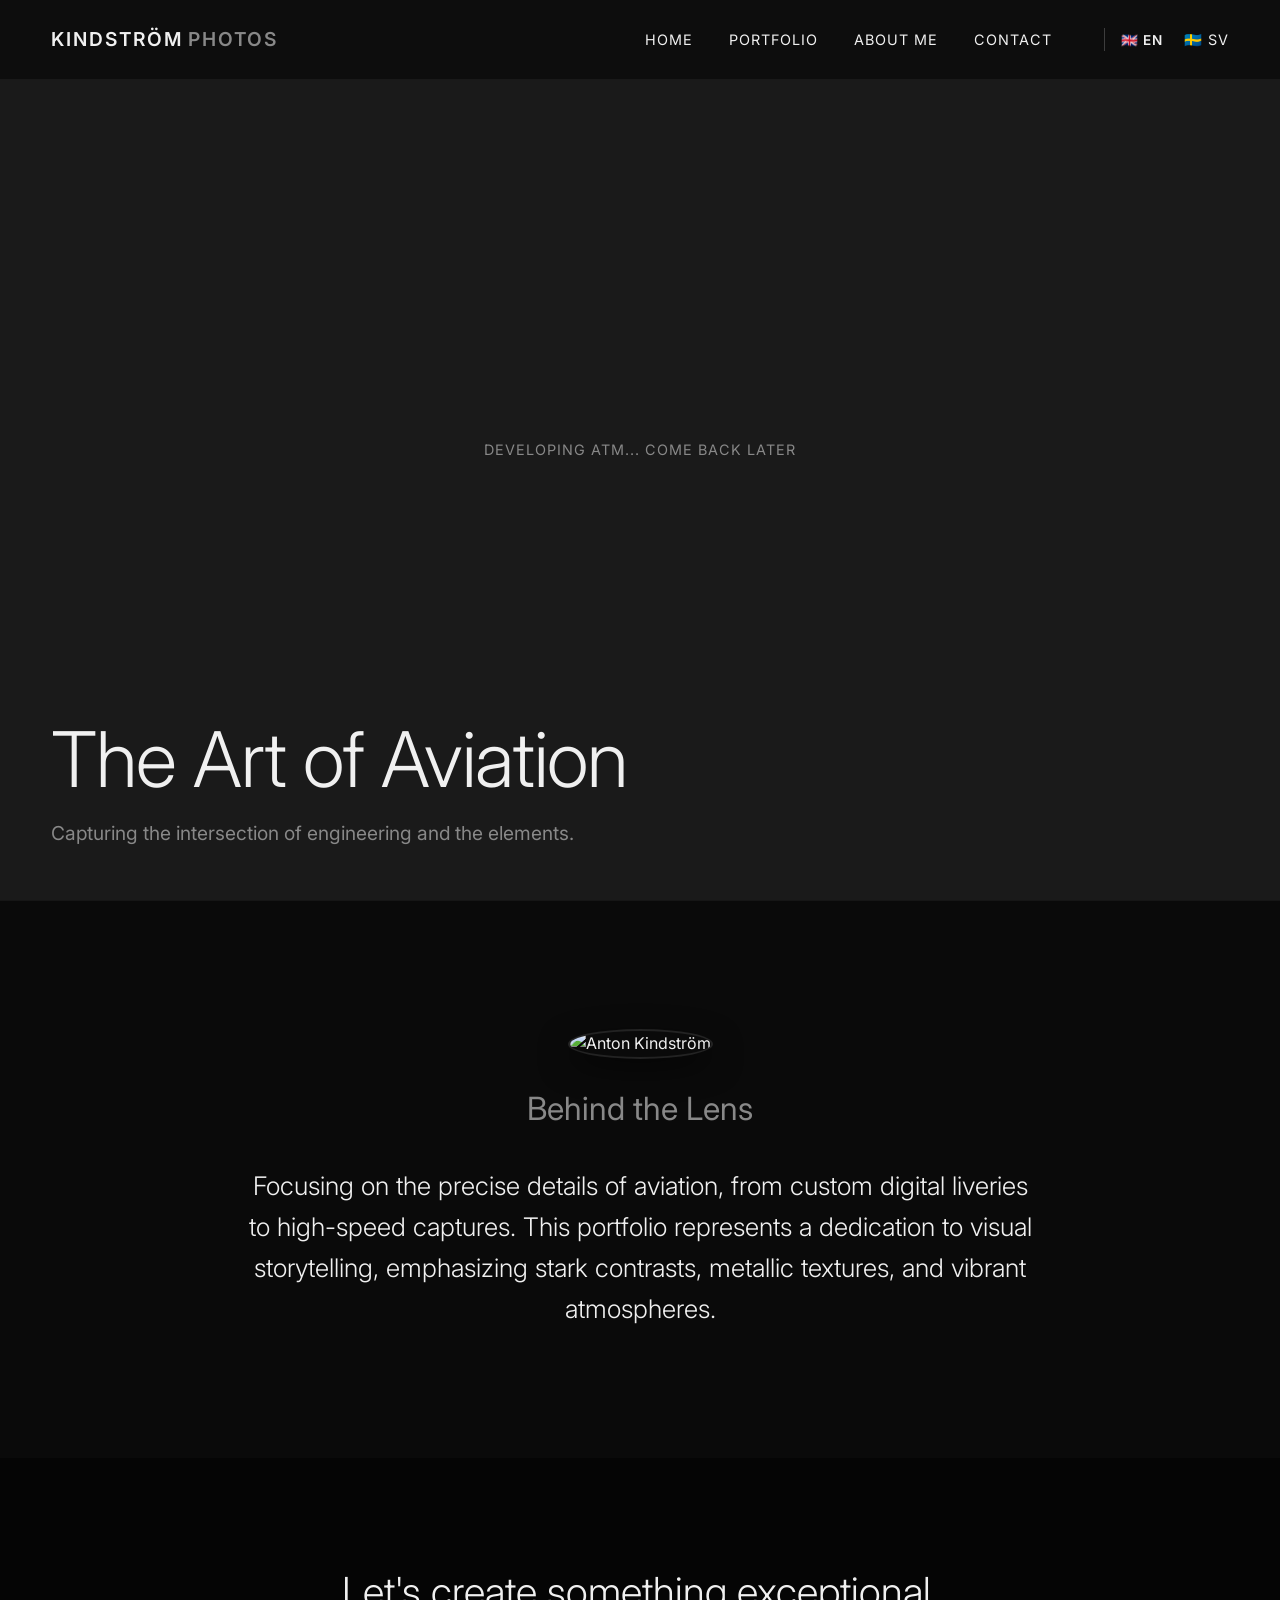
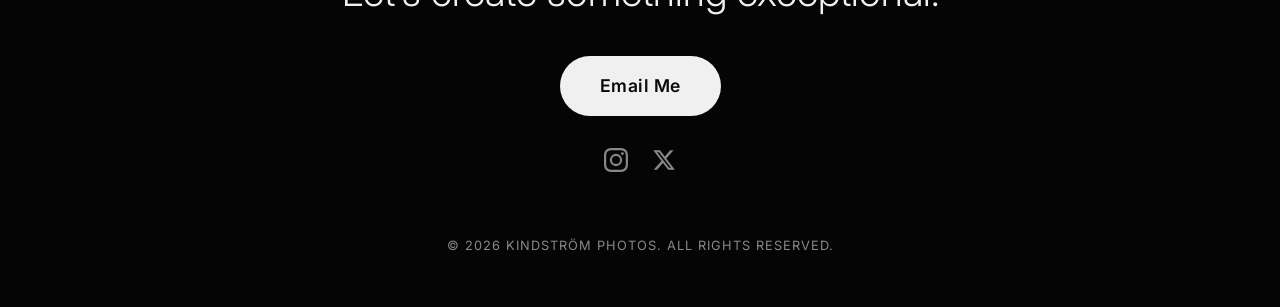
==== index.html @ 7155a483 "Update index.html" ====
<!DOCTYPE html>
<html lang="en">
<head>
    <meta charset="UTF-8">
    <meta name="viewport" content="width=device-width, initial-scale=1.0">
    <title>Kindström Photos | Graphic design & Photography</title>
    <meta name="description" content="Welcome to KindstromPhotos! Made by Anton Kindström.">
    <link rel="stylesheet" href="style.css">
    <link href="https://fonts.googleapis.com/css2?family=Inter:wght@300;400;600&display=swap" rel="stylesheet">
    <link rel="icon" type="image/png" href="/favicon.png">
</head>
<body>

    <header class="site-header">
        <div class="logo">KINDSTRÖM<span>PHOTOS</span></div>
        <nav class="site-nav">
            <a href="/">Home</a>
            <a href="/portfolio">Portfolio</a>
            <a href="/#about">About me</a>
            <a href="/#contact">Contact</a>
            
            <div class="lang-toggle">
                <span class="active-lang">🇬🇧 EN</span>
                <a href="/sv" class="lang-link" style="margin-left: 8px;">🇸🇪 SV</a>
            </div>
        </nav>
    </header>

    <main>
        <section class="hero">
            <div class="hero-image-placeholder">
                <p class="placeholder-text">Developing atm... come back later</p>
            </div>
            <div class="hero-overlay fade-in">
                <h1>The Art of Aviation</h1>
                <p>Capturing the intersection of engineering and the elements.</p>
            </div>
        </section>

        <section id="about" class="about-section fade-in">
            <div class="about-content">
                <img src="profile.jpg" alt="Anton Kindström" class="profile-pic">
                <h2>Behind the Lens</h2>
                <p>Focusing on the precise details of aviation, from custom digital liveries to high-speed captures. This portfolio represents a dedication to visual storytelling, emphasizing stark contrasts, metallic textures, and vibrant atmospheres.</p>
            </div>
        </section>
    </main>

    <footer id="contact" class="site-footer fade-in">
        <div class="footer-content">
            <h2>Let's create something exceptional.</h2>
            <a href="mailto:contact@kindstromphotos.com" class="email-link">Email Me</a>
            
            <!-- Social Media Icons -->
            <div class="social-links">
                <a href="#" target="_blank" aria-label="Instagram">
                    <svg viewBox="0 0 24 24"><path d="M12 2.163c3.204 0 3.584.012 4.85.07 3.252.148 4.771 1.691 4.919 4.919.058 1.265.069 1.645.069 4.849 0 3.205-.012 3.584-.069 4.849-.149 3.225-1.664 4.771-4.919 4.919-1.266.058-1.644.07-4.85.07-3.204 0-3.584-.012-4.849-.07-3.26-.149-4.771-1.699-4.919-4.92-.058-1.265-.07-1.644-.07-4.849 0-3.204.013-3.583.07-4.849.149-3.227 1.664-4.771 4.919-4.919 1.266-.057 1.645-.069 4.849-.069zM12 0C8.741 0 8.333.014 7.053.072 2.695.272.273 2.69.073 7.052.014 8.333 0 8.741 0 12c0 3.259.014 3.668.072 4.948.2 4.358 2.618 6.78 6.98 6.98C8.333 23.986 8.741 24 12 24c3.259 0 3.668-.014 4.948-.072 4.354-.2 6.782-2.618 6.979-6.98.059-1.28.073-1.689.073-4.948 0-3.259-.014-3.667-.072-4.947-.196-4.354-2.617-6.78-6.979-6.98C15.668.014 15.259 0 12 0zm0 5.838a6.162 6.162 0 100 12.324 6.162 6.162 0 000-12.324zM12 16a4 4 0 110-8 4 4 0 010 8zm6.406-11.845a1.44 1.44 0 100 2.881 1.44 1.44 0 000-2.881z"/></svg>
                </a>
                <a href="#" target="_blank" aria-label="Twitter">
                    <svg viewBox="0 0 24 24"><path d="M18.244 2.25h3.308l-7.227 8.26 8.502 11.24H16.17l-5.214-6.817L4.99 21.75H1.68l7.73-8.835L1.254 2.25H8.08l4.713 6.231zm-1.161 17.52h1.833L7.084 4.126H5.117z"/></svg>
                </a>
            </div>
            
            <p class="copyright">&copy; 2026 Kindström Photos. All rights reserved.</p>
        </div>
    </footer>

<script src="script.js"></script>
</body>
</html>
---- style.css ----
/* --- CSS Variables & Reset --- */
:root {
    --bg-dark: #0a0a0a;
    --text-primary: #f0f0f0;
    --text-muted: #888888;
    --accent: #ffffff;
    --font-main: 'Inter', system-ui, -apple-system, sans-serif;
    --grid-gap: 24px;
}

* {
    margin: 0;
    padding: 0;
    box-sizing: border-box;
}

html {
    scroll-behavior: smooth;
}

body {
    background-color: var(--bg-dark);
    color: var(--text-primary);
    font-family: var(--font-main);
    line-height: 1.6;
    -webkit-font-smoothing: antialiased;
}

/* --- Sticky Header --- */
.site-header {
    position: fixed;
    top: 0;
    width: 100%;
    padding: 1.5rem 4vw;
    display: flex;
    justify-content: space-between;
    align-items: center;
    background: rgba(10, 10, 10, 0.8);
    backdrop-filter: blur(12px);
    z-index: 1000;
    border-bottom: 1px solid rgba(255, 255, 255, 0.05);
}

.logo {
    font-weight: 600;
    font-size: 1.2rem;
    letter-spacing: 2px;
    text-transform: uppercase;
}

.logo span {
    color: var(--text-muted);
    margin-left: 5px;
}

.site-nav a {
    color: var(--text-primary);
    text-decoration: none;
    margin-left: 2rem;
    font-size: 0.9rem;
    text-transform: uppercase;
    letter-spacing: 1px;
    transition: color 0.3s ease;
}

.site-nav a:hover {
    color: var(--text-muted);
}

/* --- Flagship Hero Section --- */
.hero {
    position: relative;
    width: 100%;
    height: 100vh; /* Full viewport height */
    display: flex;
    align-items: flex-end;
    padding: 4vw;
}

.hero-image-placeholder {
    position: absolute;
    top: 0;
    left: 0;
    width: 100%;
    height: 100%;
    background-color: #1a1a1a; /* Placeholder dark gray */
    display: flex;
    justify-content: center;
    align-items: center;
    z-index: -1;
}

.hero-overlay h1 {
    font-size: clamp(3rem, 6vw, 6rem);
    font-weight: 300;
    line-height: 1.1;
    letter-spacing: -1px;
}

.hero-overlay p {
    font-size: 1.2rem;
    color: var(--text-muted);
    max-width: 600px;
    margin-top: 1rem;
}

/* --- Asymmetric 12-Column Gallery --- */
.gallery-container {
    padding: 8vw 4vw;
}

.gallery-grid {
    display: grid;
    grid-template-columns: repeat(12, 1fr);
    gap: var(--grid-gap);
}

.gallery-item {
    background-color: #151515; /* Placeholder for actual images */
    display: flex;
    justify-content: center;
    align-items: center;
    border-radius: 4px; /* Optional: remove for sharp edges */
    overflow: hidden;
    transition: transform 0.4s ease;
}

.gallery-item:hover {
    transform: scale(0.99);
}

.placeholder-text {
    color: var(--text-muted);
    font-size: 0.9rem;
    letter-spacing: 1px;
    text-transform: uppercase;
}

/* Grid Spans & Aspect Ratios */
.span-8 { grid-column: span 8; }
.span-4 { grid-column: span 4; }
.span-12 { grid-column: span 12; }

.landscape { aspect-ratio: 16 / 9; }
.portrait { aspect-ratio: 4 / 5; }
.cinematic { aspect-ratio: 21 / 9; }

/* --- Minimalist About Section --- */
.about-section {
    padding: 10vw 4vw;
    display: flex;
    justify-content: center;
    text-align: center;
    border-top: 1px solid rgba(255, 255, 255, 0.05);
}

.about-content {
    max-width: 800px;
}

.about-content h2 {
    font-size: 2rem;
    font-weight: 400;
    margin-bottom: 2rem;
    color: var(--text-muted);
}

.about-content p {
    font-size: clamp(1.2rem, 2vw, 1.8rem);
    font-weight: 300;
    color: var(--text-primary);
}

/* --- CTA Footer --- */
.site-footer {
    padding: 8vw 4vw 4vw;
    text-align: center;
    background-color: #050505;
}

.site-footer h2 {
    font-size: 2.5rem;
    font-weight: 300;
    margin-bottom: 2rem;
}

.email-link {
    display: inline-block;
    font-size: clamp(1.5rem, 3vw, 3rem);
    color: var(--text-primary);
    text-decoration: none;
    border-bottom: 2px solid var(--accent);
    padding-bottom: 5px;
    margin-bottom: 4rem;
    transition: opacity 0.3s ease;
}

.email-link:hover {
    opacity: 0.7;
}

.copyright {
    color: var(--text-muted);
    font-size: 0.8rem;
    text-transform: uppercase;
    letter-spacing: 1px;
}

/* --- Responsive Mobile Adjustments --- */
@media (max-width: 768px) {
    .site-header {
        flex-direction: column;
        gap: 1rem;
    }
    
    .site-nav a {
        margin: 0 1rem;
    }

    /* Stack grid on small screens */
    .span-8, .span-4 {
        grid-column: span 12;
    }
    
    .portrait {
        aspect-ratio: 4 / 5; 
    }
    
}

/* --- Language Toggle --- */
.lang-toggle {
    display: inline-block;
    margin-left: 3rem;
    padding-left: 1rem;
    border-left: 1px solid rgba(255, 255, 255, 0.2);
    font-size: 0.85rem;
    letter-spacing: 1px;
}

.active-lang {
    color: var(--text-primary);
    font-weight: 600;
    margin-right: 8px;
}

.lang-link {
    color: var(--text-muted);
    text-decoration: none;
    transition: color 0.3s ease;
}

.lang-link:hover {
    color: var(--text-primary);
}

/* --- Image Fitting --- */
.hero-image-placeholder img, 
.gallery-item img {
    width: 100%;
    height: 100%;
    object-fit: cover; 
    display: block;
}

/* --- JS Fade-In Animation --- */
.fade-in {
    opacity: 0;
    transform: translateY(40px);
    transition: opacity 0.8s cubic-bezier(0.16, 1, 0.3, 1), transform 0.8s cubic-bezier(0.16, 1, 0.3, 1);
}

.fade-in.visible {
    opacity: 1;
    transform: translateY(0);
}

/* --- Round Profile Picture --- */
.profile-pic {
    width: 140px;
    height: 140px;
    border-radius: 50%;
    object-fit: cover;
    margin-bottom: 1.5rem;
    border: 2px solid rgba(255, 255, 255, 0.1);
    box-shadow: 0 10px 30px rgba(0, 0, 0, 0.5);
}

/* --- Upgraded Email Button --- */
.email-link {
    display: inline-block;
    font-size: 1.1rem;
    color: var(--bg-dark);
    background-color: var(--text-primary);
    text-decoration: none;
    padding: 1rem 2.5rem;
    border-radius: 50px;
    font-weight: 600;
    margin-bottom: 2rem;
    letter-spacing: 0.5px;
    transition: transform 0.3s ease, background-color 0.3s ease, box-shadow 0.3s ease;
    border-bottom: none; /* Removes the old underline */
}

.email-link:hover {
    transform: translateY(-4px);
    background-color: #ffffff;
    box-shadow: 0 10px 20px rgba(255, 255, 255, 0.1);
    opacity: 1;
}

/* --- Social Icons --- */
.social-links {
    display: flex;
    justify-content: center;
    gap: 1.5rem;
    margin-bottom: 3.5rem;
}

.social-links svg {
    width: 24px;
    height: 24px;
    fill: var(--text-muted);
    transition: fill 0.3s ease, transform 0.3s ease;
}

.social-links a:hover svg {
    fill: var(--text-primary);
    transform: scale(1.15);
}
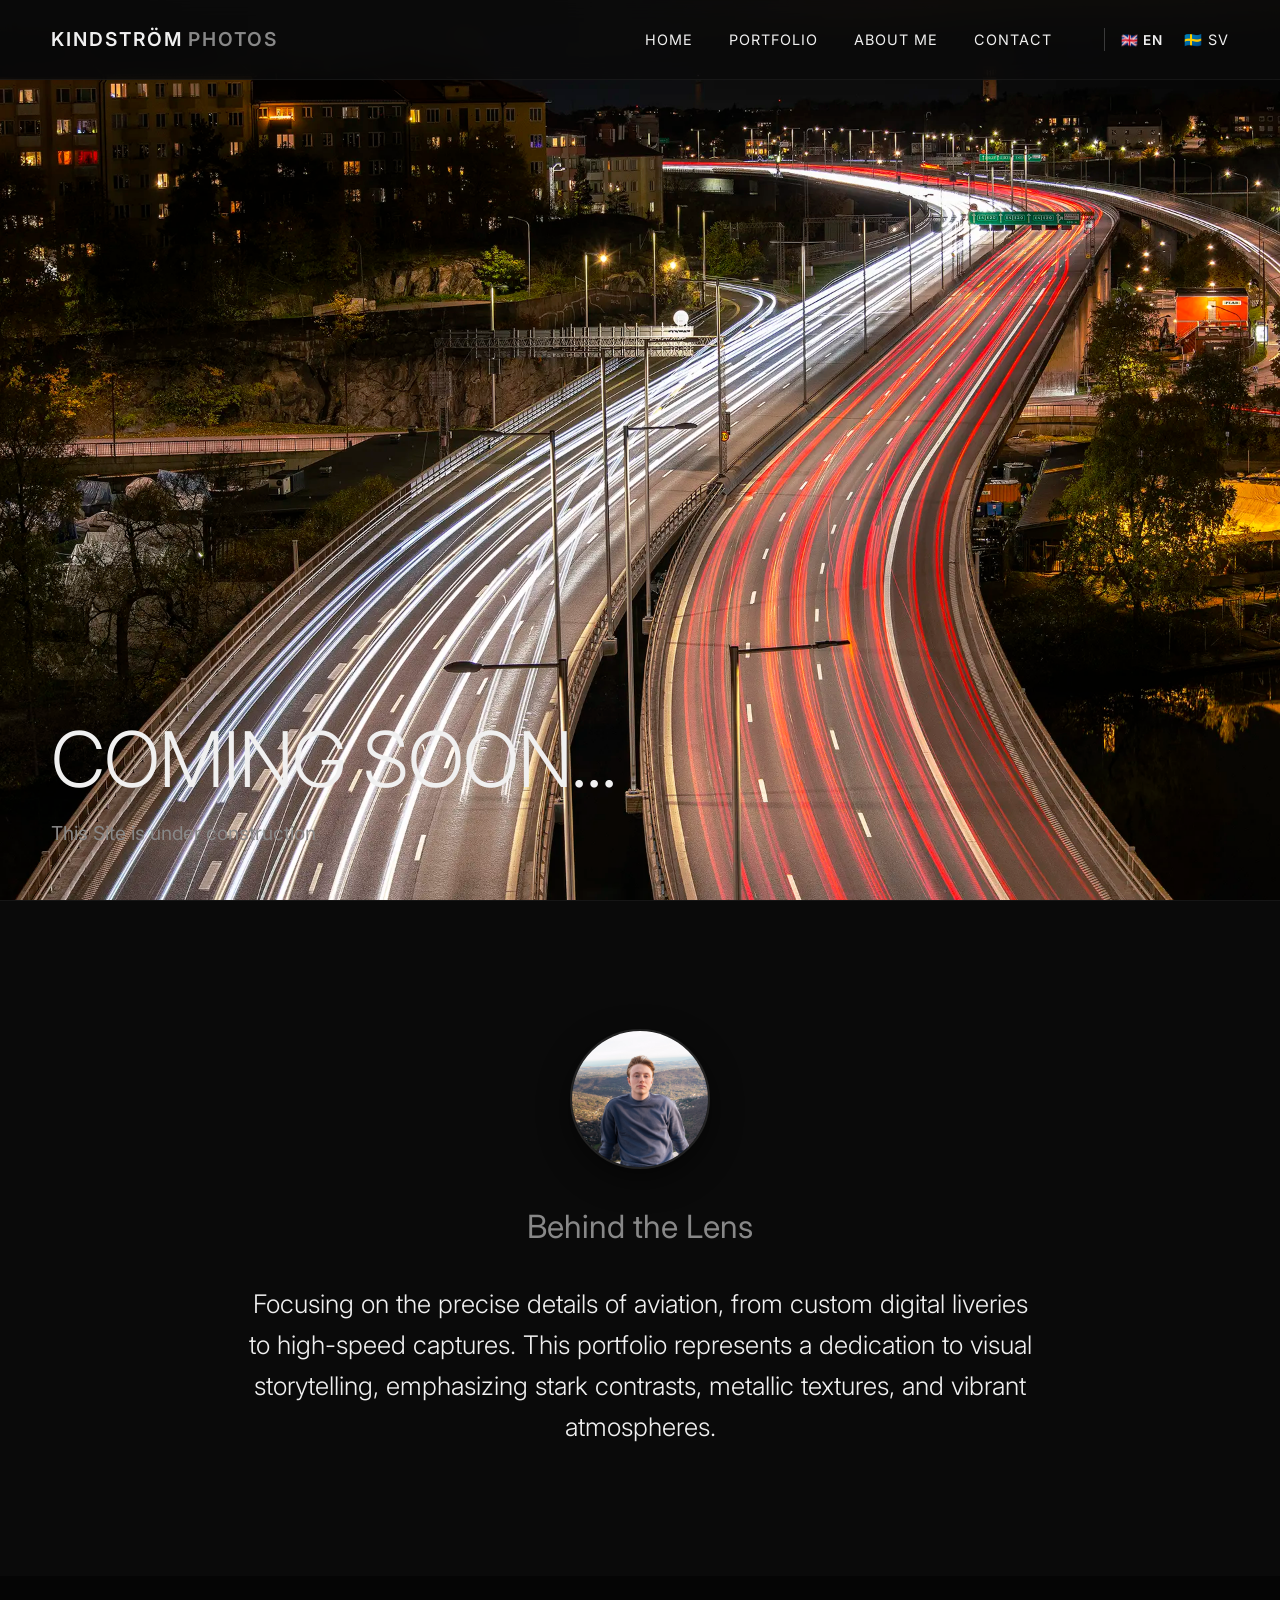
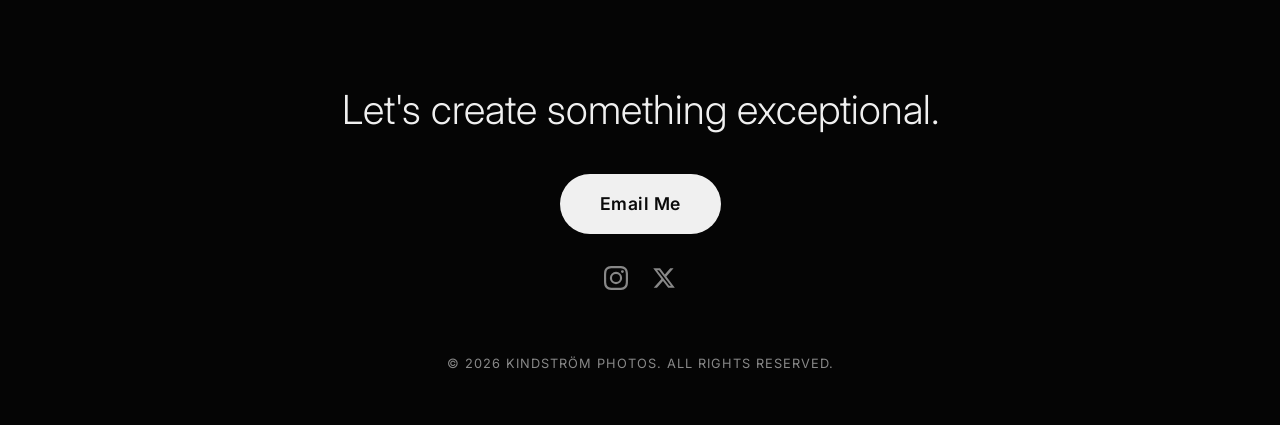
==== commit 33c16f87: "Update index.html" ====
--- a/index.html
+++ b/index.html
@@ -29,11 +29,11 @@
     <main>
         <section class="hero">
             <div class="hero-image-placeholder">
-                <p class="placeholder-text">Developing atm... come back later</p>
+                <img src="essignen.webp" alt="Essingeleden Hero Shot">
             </div>
             <div class="hero-overlay fade-in">
-                <h1>The Art of Aviation</h1>
-                <p>Capturing the intersection of engineering and the elements.</p>
+                <h1>COMING SOON...</h1>
+                <p>This Site is under construction</p>
             </div>
         </section>
 
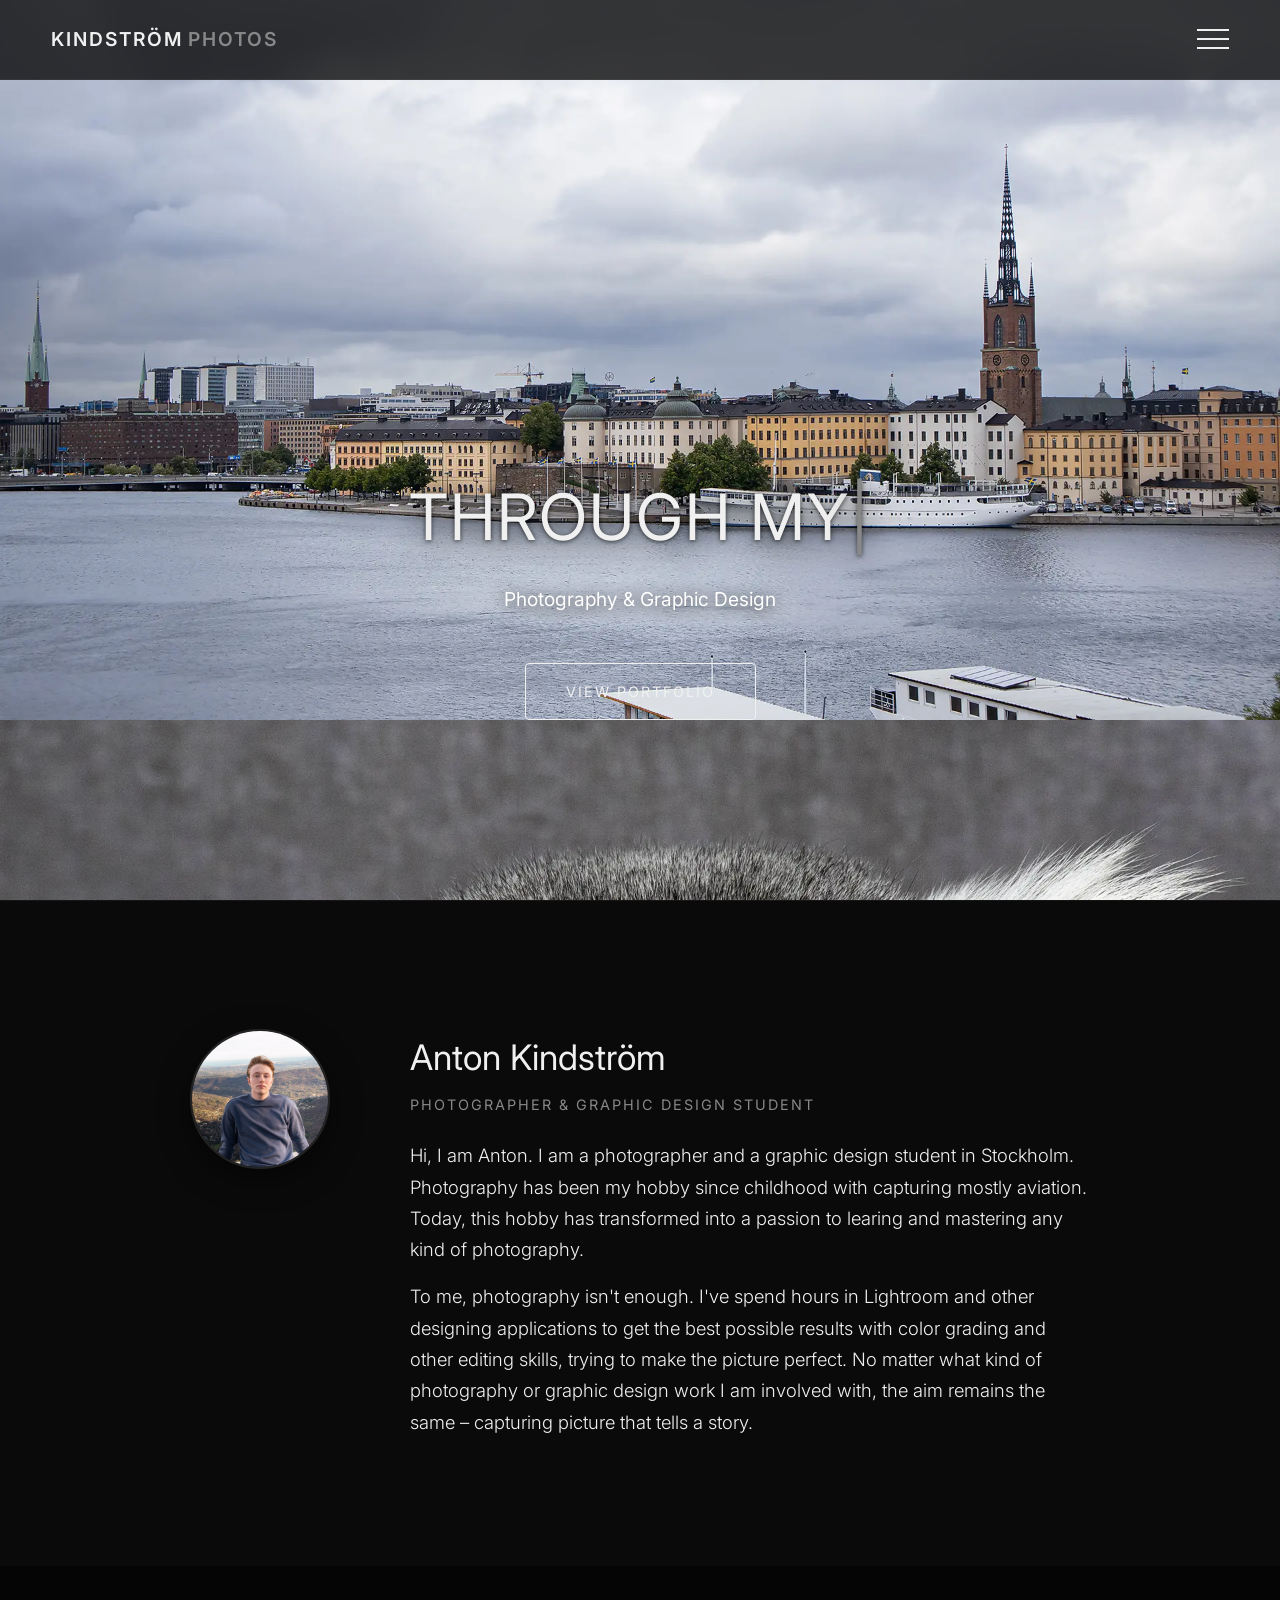
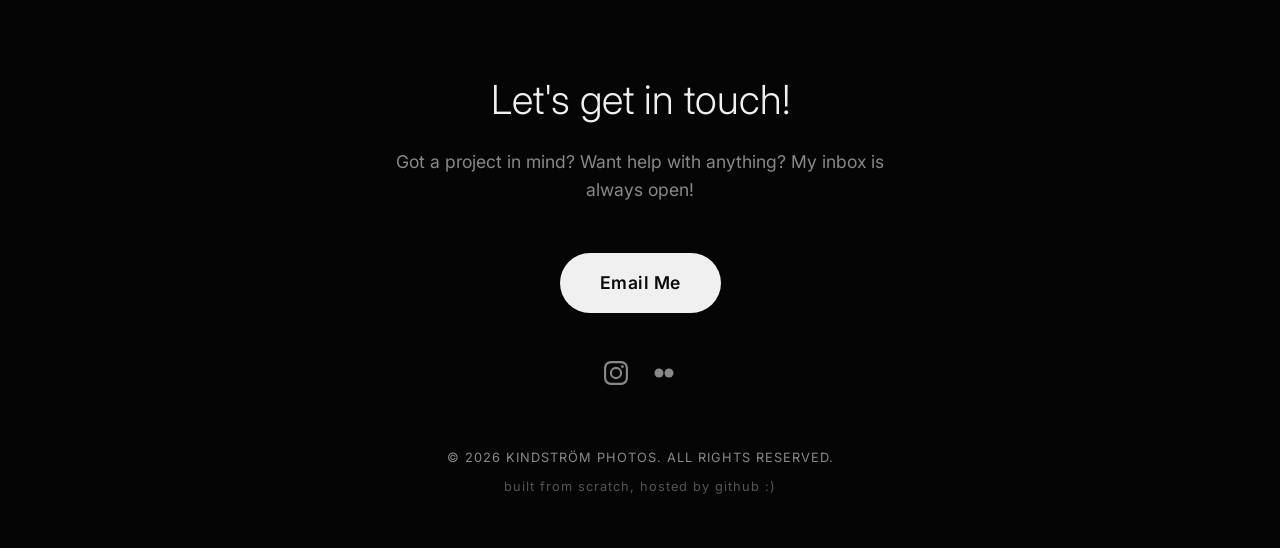
==== commit 1d18e319: "Added changes from VS Code" ====
--- a/index.html
+++ b/index.html
@@ -3,7 +3,7 @@
 <head>
     <meta charset="UTF-8">
     <meta name="viewport" content="width=device-width, initial-scale=1.0">
-    <title>Kindström Photos | Graphic design & Photography</title>
+    <title>KindströmPhotos | Graphic design & Photography</title>
     <meta name="description" content="Welcome to KindstromPhotos! Made by Anton Kindström.">
     <link rel="stylesheet" href="style.css">
     <link href="https://fonts.googleapis.com/css2?family=Inter:wght@300;400;600&display=swap" rel="stylesheet">
@@ -12,8 +12,15 @@
 <body>
 
     <header class="site-header">
-        <div class="logo">KINDSTRÖM<span>PHOTOS</span></div>
-        <nav class="site-nav">
+        <a href="/" class="logo">KINDSTRÖM<span>PHOTOS</span></a>
+        
+        <button class="hamburger" aria-label="Toggle menu">
+            <span></span>
+            <span></span>
+            <span></span>
+        </button>
+
+        <nav class="nav-menu">
             <a href="/">Home</a>
             <a href="/portfolio">Portfolio</a>
             <a href="/#about">About me</a>
@@ -21,50 +28,69 @@
             
             <div class="lang-toggle">
                 <span class="active-lang">🇬🇧 EN</span>
-                <a href="/sv" class="lang-link" style="margin-left: 8px;">🇸🇪 SV</a>
+                <a href="/sv" class="lang-link">🇸🇪 SV</a>
             </div>
         </nav>
     </header>
 
     <main>
         <section class="hero">
-            <div class="hero-image-placeholder">
-                <img src="essignen.webp" alt="Essingeleden Hero Shot">
+            <div class="hero-slider">
+                <div class="slide-track">
+                    <img src="scroll-1.webp" alt="Photography feature 1">
+                    <img src="scroll-2.webp" alt="Photography feature 2">
+                    <img src="scroll-3.webp" alt="Photography feature 3">
+                    <img src="scroll-4.webp" alt="Photography feature 4">
+                    <img src="scroll-1.webp" alt="Photography feature 1 Duplicate">
+                </div>
+                <div class="slider-overlay"></div>
             </div>
+            
             <div class="hero-overlay fade-in">
-                <h1>COMING SOON...</h1>
-                <p>This Site is under construction</p>
+                <h1><span id="typewriter-text"></span><span class="cursor">|</span></h1>
+                <p>Photography & Graphic Design</p>
+                <a href="/portfolio" class="hero-btn">View Portfolio</a>
             </div>
         </section>
 
         <section id="about" class="about-section fade-in">
-            <div class="about-content">
+            <div class="about-grid">
                 <img src="profile.jpg" alt="Anton Kindström" class="profile-pic">
-                <h2>Behind the Lens</h2>
-                <p>Focusing on the precise details of aviation, from custom digital liveries to high-speed captures. This portfolio represents a dedication to visual storytelling, emphasizing stark contrasts, metallic textures, and vibrant atmospheres.</p>
+                <div class="about-text-content">
+                    <h2>Anton Kindström</h2>
+                    <h3 class="about-subtitle">Photographer & Graphic Design Student</h3>
+                    <p>Hi, I am Anton. I am a photographer and a graphic design student in Stockholm. Photography has been my hobby since childhood with capturing mostly aviation. Today, this hobby has transformed into a passion to learing and mastering any kind of photography.</p>
+                    <p style="margin-top: 1rem;">To me, photography isn't enough. I've spend hours in Lightroom and other designing applications to get the best possible results with color grading and other editing skills, trying to make the picture perfect. No matter what kind of photography or graphic design work I am involved with, the aim remains the same – capturing picture that tells a story.</p>
+                </div>
+                </div>
             </div>
         </section>
     </main>
 
     <footer id="contact" class="site-footer fade-in">
         <div class="footer-content">
-            <h2>Let's create something exceptional.</h2>
+            <h2>Let's get in touch!</h2>
+            <p class="contact-subtext">Got a project in mind? Want help with anything? My inbox is always open!</p>
+            
             <a href="mailto:contact@kindstromphotos.com" class="email-link">Email Me</a>
             
-            <!-- Social Media Icons -->
             <div class="social-links">
-                <a href="#" target="_blank" aria-label="Instagram">
+                <a href="https://www.instagram.com/kindstromphotos/" target="_blank" aria-label="Instagram">
                     <svg viewBox="0 0 24 24"><path d="M12 2.163c3.204 0 3.584.012 4.85.07 3.252.148 4.771 1.691 4.919 4.919.058 1.265.069 1.645.069 4.849 0 3.205-.012 3.584-.069 4.849-.149 3.225-1.664 4.771-4.919 4.919-1.266.058-1.644.07-4.85.07-3.204 0-3.584-.012-4.849-.07-3.26-.149-4.771-1.699-4.919-4.92-.058-1.265-.07-1.644-.07-4.849 0-3.204.013-3.583.07-4.849.149-3.227 1.664-4.771 4.919-4.919 1.266-.057 1.645-.069 4.849-.069zM12 0C8.741 0 8.333.014 7.053.072 2.695.272.273 2.69.073 7.052.014 8.333 0 8.741 0 12c0 3.259.014 3.668.072 4.948.2 4.358 2.618 6.78 6.98 6.98C8.333 23.986 8.741 24 12 24c3.259 0 3.668-.014 4.948-.072 4.354-.2 6.782-2.618 6.979-6.98.059-1.28.073-1.689.073-4.948 0-3.259-.014-3.667-.072-4.947-.196-4.354-2.617-6.78-6.979-6.98C15.668.014 15.259 0 12 0zm0 5.838a6.162 6.162 0 100 12.324 6.162 6.162 0 000-12.324zM12 16a4 4 0 110-8 4 4 0 010 8zm6.406-11.845a1.44 1.44 0 100 2.881 1.44 1.44 0 000-2.881z"/></svg>
                 </a>
-                <a href="#" target="_blank" aria-label="Twitter">
-                    <svg viewBox="0 0 24 24"><path d="M18.244 2.25h3.308l-7.227 8.26 8.502 11.24H16.17l-5.214-6.817L4.99 21.75H1.68l7.73-8.835L1.254 2.25H8.08l4.713 6.231zm-1.161 17.52h1.833L7.084 4.126H5.117z"/></svg>
+                <a href="https://www.flickr.com/" target="_blank" aria-label="Flickr">
+                    <svg viewBox="0 0 24 24">
+                        <circle cx="7" cy="12" r="4.5" />
+                        <circle cx="17" cy="12" r="4.5" />
+                    </svg>
                 </a>
             </div>
             
             <p class="copyright">&copy; 2026 Kindström Photos. All rights reserved.</p>
+            <p class="copyright" style="margin-top: 0.5rem; opacity: 0.6; text-transform: lowercase;">built from scratch, hosted by github :)</p>
         </div>
     </footer>
 
 <script src="script.js"></script>
 </body>
-</html>
+</html>
--- a/style.css
+++ b/style.css
@@ -30,6 +30,7 @@
 .site-header {
     position: fixed;
     top: 0;
+    left: 0;
     width: 100%;
     padding: 1.5rem 4vw;
     display: flex;
@@ -41,67 +42,285 @@
     border-bottom: 1px solid rgba(255, 255, 255, 0.05);
 }
 
+/* --- Clickable Logo --- */
 .logo {
     font-weight: 600;
     font-size: 1.2rem;
     letter-spacing: 2px;
     text-transform: uppercase;
+    text-decoration: none;
+    color: var(--text-primary);
+    z-index: 2001; 
+    position: relative;
 }
 
 .logo span {
     color: var(--text-muted);
     margin-left: 5px;
-}
-
-.site-nav a {
-    color: var(--text-primary);
-    text-decoration: none;
-    margin-left: 2rem;
-    font-size: 0.9rem;
-    text-transform: uppercase;
-    letter-spacing: 1px;
     transition: color 0.3s ease;
 }
 
-.site-nav a:hover {
-    color: var(--text-muted);
-}
-
-/* --- Flagship Hero Section --- */
-.hero {
+.logo:hover span {
+    color: var(--text-primary);
+}
+
+/* --- Animated Hamburger Button --- */
+.hamburger {
+    display: flex;
+    flex-direction: column;
+    justify-content: space-between;
+    width: 32px;
+    height: 20px;
+    background: none;
+    border: none;
+    cursor: pointer;
+    z-index: 2001; 
     position: relative;
+}
+
+.hamburger span {
+    display: block;
+    height: 2px;
     width: 100%;
-    height: 100vh; /* Full viewport height */
-    display: flex;
-    align-items: flex-end;
-    padding: 4vw;
-}
-
-.hero-image-placeholder {
-    position: absolute;
+    background-color: var(--text-primary);
+    transition: transform 0.3s ease, opacity 0.3s ease;
+}
+
+.hamburger.open span:nth-child(1) { 
+    transform: translateY(9px) rotate(45deg); 
+}
+.hamburger.open span:nth-child(2) { 
+    opacity: 0; 
+}
+.hamburger.open span:nth-child(3) { 
+    transform: translateY(-9px) rotate(-45deg); 
+}
+
+/* --- Full Screen Menu Overlay --- */
+.nav-menu {
+    position: fixed;
     top: 0;
     left: 0;
     width: 100%;
-    height: 100%;
-    background-color: #1a1a1a; /* Placeholder dark gray */
-    display: flex;
+    height: 100vh;
+    background-color: rgba(10, 10, 10, 0.98);
+    backdrop-filter: blur(15px);
+    display: flex;
+    flex-direction: column;
     justify-content: center;
     align-items: center;
-    z-index: -1;
-}
-
-.hero-overlay h1 {
-    font-size: clamp(3rem, 6vw, 6rem);
+    gap: 2.5rem; 
+    opacity: 0;
+    pointer-events: none; 
+    transition: opacity 0.4s ease;
+    z-index: 2000;
+}
+
+.nav-menu.active {
+    opacity: 1;
+    pointer-events: auto;
+}
+
+.nav-menu a {
+    color: var(--text-primary);
+    text-decoration: none;
+    font-size: clamp(2rem, 4vw, 3.5rem); 
     font-weight: 300;
-    line-height: 1.1;
-    letter-spacing: -1px;
-}
-
-.hero-overlay p {
+    text-transform: uppercase;
+    letter-spacing: 4px;
+    transition: color 0.3s ease, transform 0.3s ease;
+}
+
+.nav-menu a:hover {
+    color: var(--text-muted);
+    transform: scale(1.05);
+}
+
+/* --- Language Toggle (Menu Version) --- */
+.nav-menu .lang-toggle {
+    margin-left: 0;
+    padding-top: 2rem;
+    border-top: 1px solid rgba(255, 255, 255, 0.2);
     font-size: 1.2rem;
+    display: flex;
+    gap: 2rem;
+    width: 200px;
+    justify-content: center;
+    letter-spacing: 1px;
+}
+
+.active-lang {
+    color: var(--text-primary);
+    font-weight: 600;
+}
+
+.nav-menu .lang-toggle .lang-link {
     color: var(--text-muted);
+    text-decoration: none;
+    font-size: 1.2rem;
+    font-weight: 400;
+    text-transform: none;
+    letter-spacing: 1px;
+    transition: color 0.3s ease;
+}
+
+.nav-menu .lang-toggle .lang-link:hover {
+    color: var(--text-primary);
+    transform: none;
+}
+
+/* --- Vertical Hero Slider --- */
+.hero { 
+    overflow: hidden; 
+    position: relative; 
+    padding: 0; 
+    height: 100vh;
+}
+
+.hero-slider { 
+    position: absolute; 
+    top: 0; 
+    left: 0; 
+    width: 100%; 
+    height: 100%; 
+    z-index: -2; 
+}
+
+.slider-overlay { 
+    position: absolute; 
+    top: 0; 
+    left: 0; 
+    width: 100%; 
+    height: 100%; 
+    background: rgba(0, 0, 0, 0.65); 
+    z-index: -1; 
+}
+
+.slide-track { 
+    display: flex; 
+    flex-direction: column; 
+    height: 300vh; 
+    animation: scrollVertical 20s linear infinite; 
+}
+
+.slide-track img { 
+    height: 100vh; 
+    width: 100%; 
+    object-fit: cover; 
+}
+
+@keyframes scrollVertical {
+    0% { transform: translateY(0); }
+    100% { transform: translateY(-200vh); } 
+}
+
+/* --- Hero Typography & Buttons --- */
+.hero-overlay { 
+    position: absolute; 
+    z-index: 1; 
+    text-align: center; 
+    width: 100%; 
+    bottom: 20vh; 
+    padding: 0 4vw; 
+}
+
+.hero-overlay h1 { 
+    font-size: clamp(2.5rem, 5vw, 5rem); 
+    font-weight: 400; 
+    letter-spacing: 2px; 
+    text-transform: uppercase; 
+    margin-bottom: 0.5rem; 
+    /* NEW: Layered shadow for maximum readability */
+    text-shadow: 0px 4px 30px rgba(0, 0, 0, 0.9), 0px 1px 5px rgba(0, 0, 0, 0.7);
+}
+
+.hero-overlay p { 
+    font-size: 1.2rem; 
+    color: #ffffff; /* Changed from muted gray to pure white to pop more */
     max-width: 600px;
-    margin-top: 1rem;
+    margin: 1rem auto;
+    text-shadow: 0px 2px 15px rgba(0, 0, 0, 0.9);
+}
+
+.cursor { 
+    color: var(--text-muted); 
+    animation: blink 1s step-end infinite; 
+}
+
+@keyframes blink { 
+    50% { opacity: 0; } 
+}
+
+.hero-btn { 
+    display: inline-block; 
+    margin-top: 2rem; 
+    padding: 1rem 2.5rem; 
+    font-size: 0.9rem; 
+    text-transform: uppercase; 
+    letter-spacing: 2px; 
+    color: var(--text-primary); 
+    border: 1px solid var(--text-primary); 
+    text-decoration: none; 
+    border-radius: 4px; 
+    transition: background 0.3s ease, color 0.3s ease; 
+}
+
+.hero-btn:hover { 
+    background: var(--text-primary); 
+    color: var(--bg-dark); 
+}
+
+/* --- Upgraded About Section --- */
+.about-section {
+    padding: 10vw 4vw;
+    border-top: 1px solid rgba(255, 255, 255, 0.05);
+}
+
+.about-grid { 
+    display: flex; 
+    flex-direction: column; 
+    align-items: center; 
+    max-width: 900px; 
+    margin: 0 auto; 
+    gap: 3rem; 
+}
+
+@media (min-width: 768px) {
+    .about-grid { 
+        flex-direction: row; 
+        text-align: left; 
+        align-items: flex-start; 
+    }
+    .profile-pic { 
+        margin-bottom: 0; 
+        width: 220px; 
+        height: 220px; 
+    }
+    .about-text-content { 
+        padding-left: 2rem; 
+    }
+}
+
+.about-text-content h2 {
+    font-size: 2.2rem;
+    font-weight: 400;
+    margin-bottom: 0.5rem;
+}
+
+.about-subtitle { 
+    font-size: 0.9rem; 
+    color: var(--text-muted); 
+    text-transform: uppercase; 
+    letter-spacing: 2px; 
+    margin-bottom: 1.5rem; 
+    font-weight: 400; 
+}
+
+.about-text-content p {
+    font-size: 1.15rem;
+    font-weight: 300;
+    color: var(--text-primary);
+    line-height: 1.7;
 }
 
 /* --- Asymmetric 12-Column Gallery --- */
@@ -116,11 +335,11 @@
 }
 
 .gallery-item {
-    background-color: #151515; /* Placeholder for actual images */
+    background-color: #151515; 
     display: flex;
     justify-content: center;
     align-items: center;
-    border-radius: 4px; /* Optional: remove for sharp edges */
+    border-radius: 4px; 
     overflow: hidden;
     transition: transform 0.4s ease;
 }
@@ -145,32 +364,6 @@
 .portrait { aspect-ratio: 4 / 5; }
 .cinematic { aspect-ratio: 21 / 9; }
 
-/* --- Minimalist About Section --- */
-.about-section {
-    padding: 10vw 4vw;
-    display: flex;
-    justify-content: center;
-    text-align: center;
-    border-top: 1px solid rgba(255, 255, 255, 0.05);
-}
-
-.about-content {
-    max-width: 800px;
-}
-
-.about-content h2 {
-    font-size: 2rem;
-    font-weight: 400;
-    margin-bottom: 2rem;
-    color: var(--text-muted);
-}
-
-.about-content p {
-    font-size: clamp(1.2rem, 2vw, 1.8rem);
-    font-weight: 300;
-    color: var(--text-primary);
-}
-
 /* --- CTA Footer --- */
 .site-footer {
     padding: 8vw 4vw 4vw;
@@ -181,22 +374,14 @@
 .site-footer h2 {
     font-size: 2.5rem;
     font-weight: 300;
-    margin-bottom: 2rem;
-}
-
-.email-link {
-    display: inline-block;
-    font-size: clamp(1.5rem, 3vw, 3rem);
-    color: var(--text-primary);
-    text-decoration: none;
-    border-bottom: 2px solid var(--accent);
-    padding-bottom: 5px;
-    margin-bottom: 4rem;
-    transition: opacity 0.3s ease;
-}
-
-.email-link:hover {
-    opacity: 0.7;
+    margin-bottom: 1rem;
+}
+
+.contact-subtext { 
+    max-width: 500px; 
+    margin: 0 auto 3rem auto; 
+    color: var(--text-muted); 
+    font-size: 1.1rem; 
 }
 
 .copyright {
@@ -208,16 +393,6 @@
 
 /* --- Responsive Mobile Adjustments --- */
 @media (max-width: 768px) {
-    .site-header {
-        flex-direction: column;
-        gap: 1rem;
-    }
-    
-    .site-nav a {
-        margin: 0 1rem;
-    }
-
-    /* Stack grid on small screens */
     .span-8, .span-4 {
         grid-column: span 12;
     }
@@ -225,42 +400,16 @@
     .portrait {
         aspect-ratio: 4 / 5; 
     }
-    
-}
-
-/* --- Language Toggle --- */
-.lang-toggle {
-    display: inline-block;
-    margin-left: 3rem;
-    padding-left: 1rem;
-    border-left: 1px solid rgba(255, 255, 255, 0.2);
-    font-size: 0.85rem;
-    letter-spacing: 1px;
-}
-
-.active-lang {
-    color: var(--text-primary);
-    font-weight: 600;
-    margin-right: 8px;
-}
-
-.lang-link {
-    color: var(--text-muted);
-    text-decoration: none;
-    transition: color 0.3s ease;
-}
-
-.lang-link:hover {
-    color: var(--text-primary);
 }
 
 /* --- Image Fitting --- */
-.hero-image-placeholder img, 
 .gallery-item img {
     width: 100%;
     height: 100%;
     object-fit: cover; 
     display: block;
+    -webkit-user-drag: none; 
+    user-select: none;
 }
 
 /* --- JS Fade-In Animation --- */
@@ -296,10 +445,10 @@
     padding: 1rem 2.5rem;
     border-radius: 50px;
     font-weight: 600;
-    margin-bottom: 2rem;
+    margin-bottom: 3rem;
     letter-spacing: 0.5px;
     transition: transform 0.3s ease, background-color 0.3s ease, box-shadow 0.3s ease;
-    border-bottom: none; /* Removes the old underline */
+    border-bottom: none; 
 }
 
 .email-link:hover {
@@ -328,3 +477,67 @@
     fill: var(--text-primary);
     transform: scale(1.15);
 }
+
+/* --- JS Lightbox --- */
+#lightbox {
+    position: fixed;
+    z-index: 2000; 
+    top: 0;
+    left: 0;
+    width: 100%;
+    height: 100%;
+    background-color: rgba(0, 0, 0, 0.92); 
+    display: flex;
+    flex-direction: column; 
+    justify-content: center;
+    align-items: center;
+    gap: 20px; 
+    opacity: 0;
+    pointer-events: none; 
+    transition: opacity 0.3s ease;
+}
+
+#lightbox.active {
+    opacity: 1;
+    pointer-events: auto; 
+}
+
+#lightbox img {
+    max-width: 90vw;
+    max-height: 85vh; 
+    object-fit: contain; 
+    border-radius: 4px;
+    box-shadow: 0 10px 40px rgba(0, 0, 0, 0.8);
+    transform: scale(0.95);
+    transition: transform 0.3s cubic-bezier(0.16, 1, 0.3, 1);
+}
+
+#lightbox.active img {
+    transform: scale(1);
+}
+
+/* --- Lightbox Caption --- */
+#lightbox-caption {
+    color: var(--text-muted);
+    font-size: 0.8rem;
+    letter-spacing: 1px;
+    text-transform: uppercase;
+    text-align: center;
+    opacity: 0;
+    transform: translateY(10px);
+    transition: opacity 0.4s ease, transform 0.4s ease;
+    transition-delay: 0.15s; 
+}
+
+#lightbox.active #lightbox-caption {
+    opacity: 1;
+    transform: translateY(0);
+}
+
+.gallery-item img {
+    cursor: pointer;
+}
+
+#lightbox {
+    cursor: zoom-out;
+}
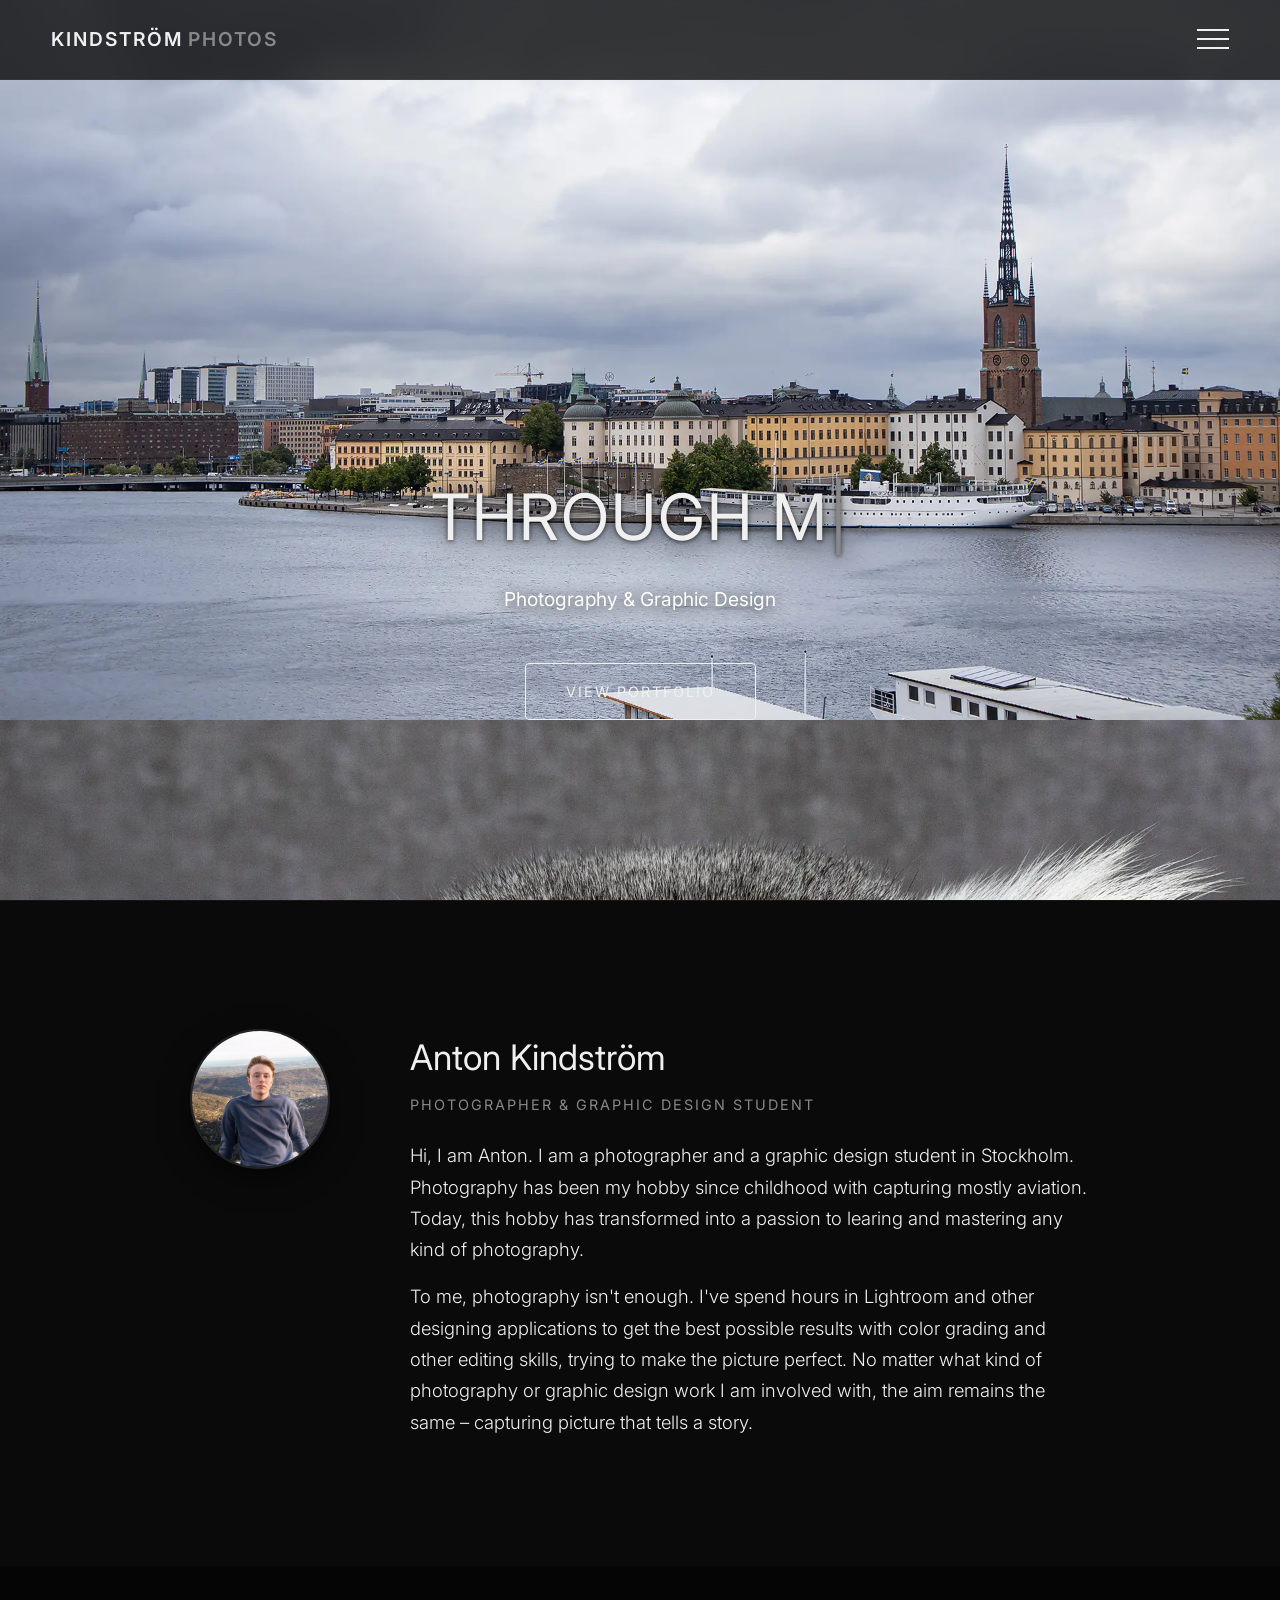
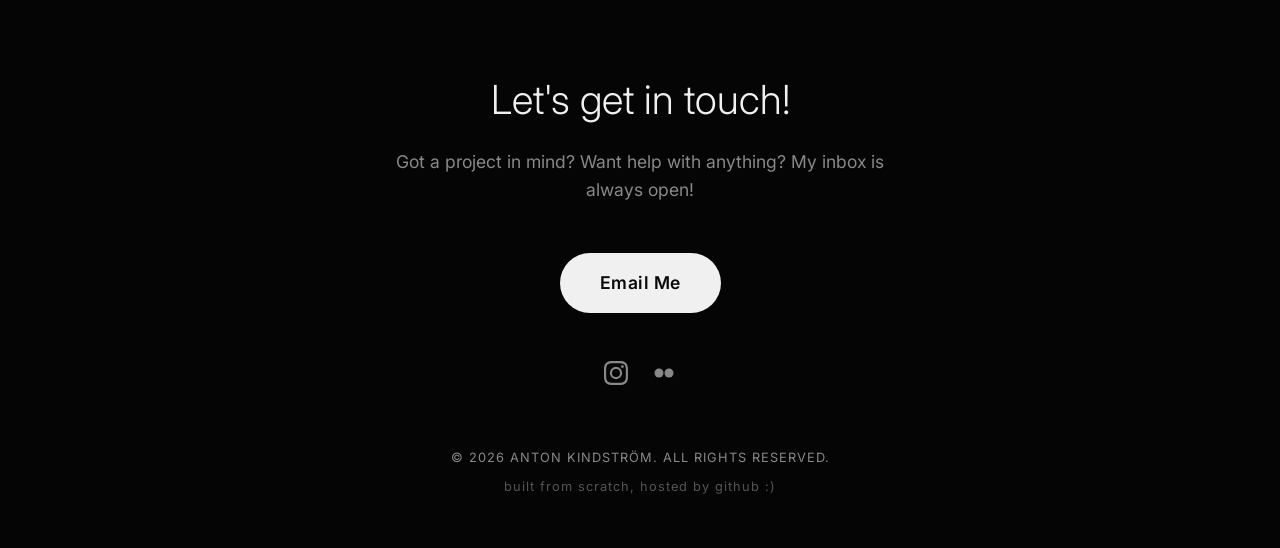
==== commit a37d6138: "Changed even more in VSC" ====
--- a/index.html
+++ b/index.html
@@ -86,7 +86,7 @@
                 </a>
             </div>
             
-            <p class="copyright">&copy; 2026 Kindström Photos. All rights reserved.</p>
+            <p class="copyright">&copy; 2026 Anton Kindström. All rights reserved.</p>
             <p class="copyright" style="margin-top: 0.5rem; opacity: 0.6; text-transform: lowercase;">built from scratch, hosted by github :)</p>
         </div>
     </footer>
--- a/style.css
+++ b/style.css
@@ -323,6 +323,129 @@
     line-height: 1.7;
 }
 
+/* --- Portfolio Header --- */
+.portfolio-header {
+    padding: 15vw 4vw 2vw; /* Huge top padding to clear your sticky menu */
+    text-align: center;
+    max-width: 800px;
+    margin: 0 auto;
+}
+
+.portfolio-header h1 {
+    font-size: clamp(2.5rem, 5vw, 4rem);
+    font-weight: 300;
+    letter-spacing: 4px;
+    text-transform: uppercase;
+    margin-bottom: 1.5rem;
+}
+
+.portfolio-header p {
+    color: var(--text-muted);
+    font-size: 1.1rem;
+    line-height: 1.7;
+}
+
+/* --- Portfolio Buttons & Filters --- */
+.flickr-btn {
+    display: inline-block;
+    margin-top: 1.5rem;
+    padding: 0.8rem 2.5rem;
+    font-size: 0.95rem;
+    font-weight: 600;
+    text-transform: uppercase;
+    letter-spacing: 1px;
+    color: var(--bg-dark);
+    background-color: var(--text-primary);
+    text-decoration: none;
+    border-radius: 50px;
+    transition: transform 0.3s ease, background-color 0.3s ease, box-shadow 0.3s ease;
+}
+
+/* --- Portfolio Outro --- */
+.portfolio-outro {
+    text-align: center;
+    padding: 6vw 4vw 8vw;
+    max-width: 600px;
+    margin: 0 auto;
+}
+
+.portfolio-outro h2 {
+    font-size: clamp(2rem, 4vw, 3rem);
+    font-weight: 300;
+    margin-bottom: 1rem;
+    text-transform: uppercase;
+    letter-spacing: 2px;
+    color: var(--text-primary);
+}
+
+.portfolio-outro p {
+    color: var(--text-muted);
+    font-size: 1.1rem;
+    line-height: 1.7;
+    margin-bottom: 2rem;
+}
+
+.portfolio-outro-links {
+    display: flex;
+    justify-content: center;
+    gap: 2rem;
+}
+
+.portfolio-outro-links a {
+    color: var(--text-primary);
+    text-decoration: none;
+    font-weight: 600;
+    text-transform: uppercase;
+    letter-spacing: 2px;
+    font-size: 0.9rem;
+    border-bottom: 1px solid transparent;
+    padding-bottom: 3px;
+    transition: border-color 0.3s ease, color 0.3s ease;
+}
+
+.portfolio-outro-links a:hover {
+    color: var(--text-muted);
+    border-color: var(--text-muted);
+}
+
+.flickr-btn:hover {
+    transform: translateY(-3px);
+    background-color: #ffffff;
+    box-shadow: 0 10px 20px rgba(255, 255, 255, 0.1);
+}
+
+.gallery-filters {
+    display: flex;
+    justify-content: center;
+    gap: 2.5rem;
+    margin-bottom: 3vw;
+    flex-wrap: wrap;
+}
+
+.filter-btn {
+    background: none;
+    border: none;
+    color: var(--text-muted);
+    font-size: 0.9rem;
+    font-weight: 400;
+    text-transform: uppercase;
+    letter-spacing: 2px;
+    cursor: pointer;
+    padding-bottom: 5px;
+    border-bottom: 1px solid transparent;
+    transition: color 0.3s ease, border-color 0.3s ease;
+}
+
+.filter-btn:hover, .filter-btn.active {
+    color: var(--text-primary);
+    border-color: var(--text-primary);
+}
+
+/* Hides images when filtered out */
+.gallery-item.hidden {
+    display: none;
+}
+
 /* --- Asymmetric 12-Column Gallery --- */
 .gallery-container {
     padding: 8vw 4vw;
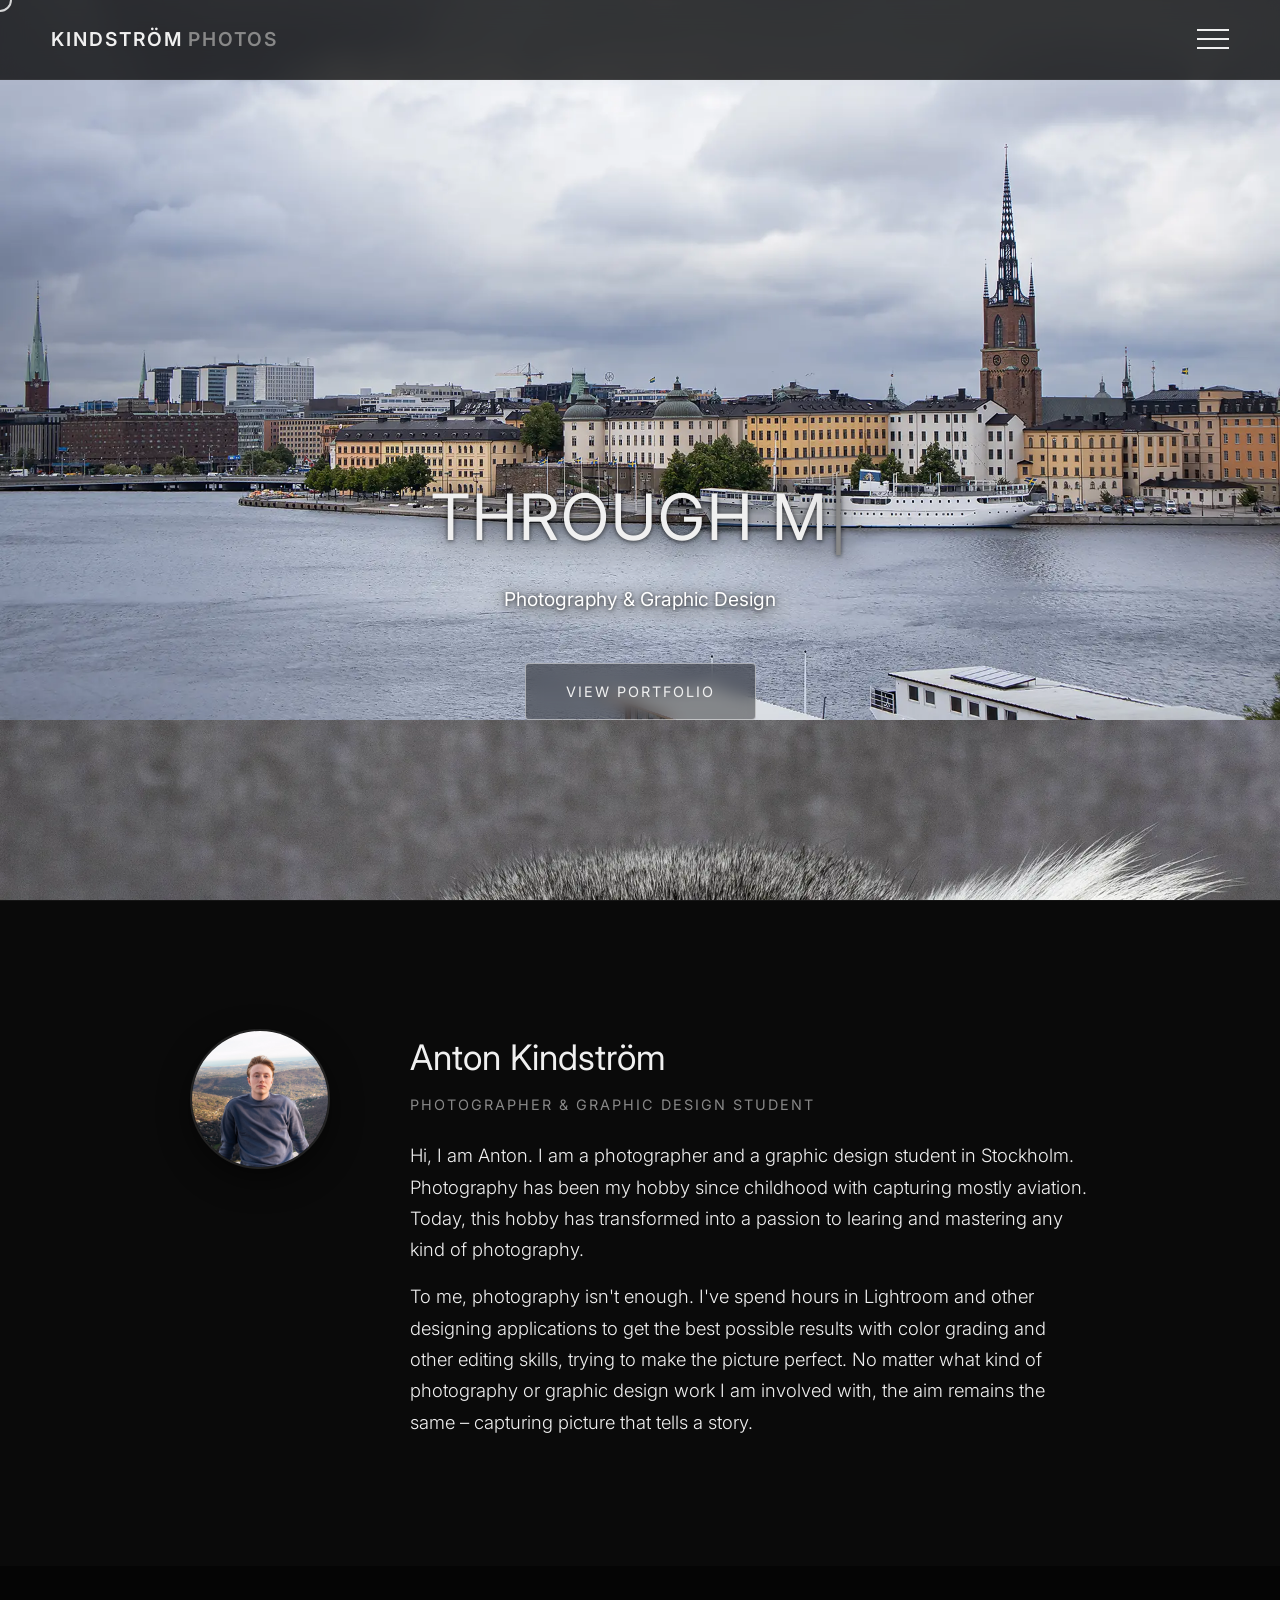
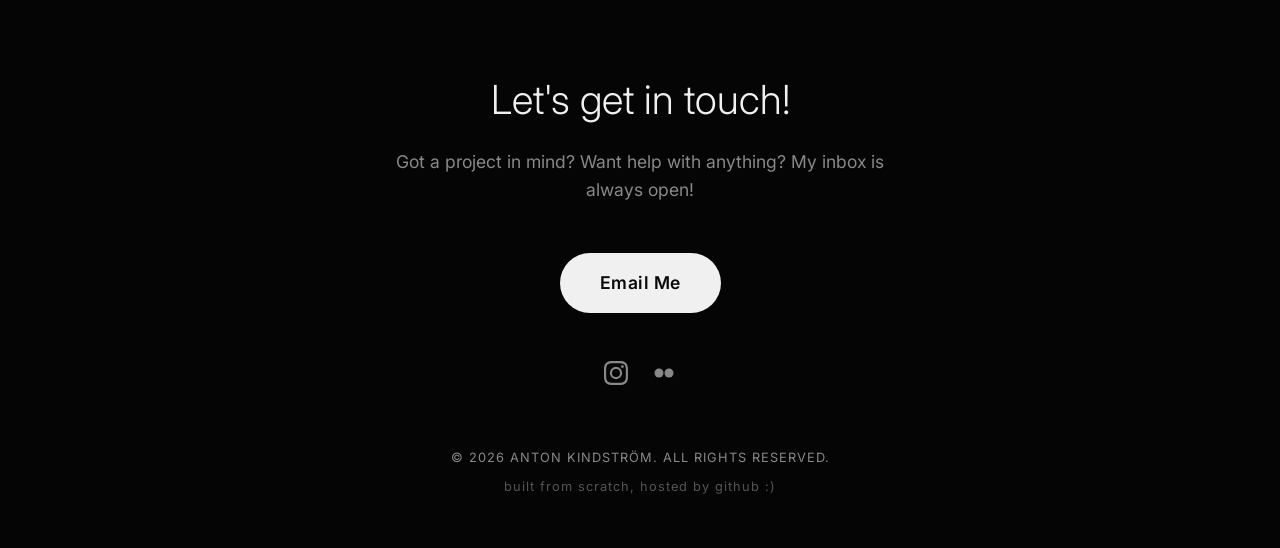
==== commit 77f2483c: "Additional Changes Added Favicon test, updated html, added custom cursor, fixed style.css" ====
--- a/index.html
+++ b/index.html
@@ -8,6 +8,10 @@
     <link rel="stylesheet" href="style.css">
     <link href="https://fonts.googleapis.com/css2?family=Inter:wght@300;400;600&display=swap" rel="stylesheet">
     <link rel="icon" type="image/png" href="/favicon.png">
+    <meta property="og:url" content="https://kindstromphotos.com/">
+    <meta property="og:title" content="KindströmPhotos">
+    <meta property="og:description" content="Photography & Graphic Design portfolio by Anton Kindström.">
+    <meta property="og:image" content="https://kindstromphotos.com/social-preview.jpg">
 </head>
 <body>
 
--- a/style.css
+++ b/style.css
@@ -192,7 +192,8 @@
     left: 0; 
     width: 100%; 
     height: 100%; 
-    background: rgba(0, 0, 0, 0.65); 
+    /* Changed from a solid flat black to a gradient */
+    background: linear-gradient(to bottom, rgba(0, 0, 0, 0.3) 0%, rgba(0, 0, 0, 0.85) 100%); 
     z-index: -1; 
 }
 
@@ -236,10 +237,11 @@
 
 .hero-overlay p { 
     font-size: 1.2rem; 
-    color: #ffffff; /* Changed from muted gray to pure white to pop more */
+    color: #ffffff; 
     max-width: 600px;
     margin: 1rem auto;
-    text-shadow: 0px 2px 15px rgba(0, 0, 0, 0.9);
+    font-weight: 400;
+    text-shadow: 0px 4px 20px rgba(0, 0, 0, 1), 0px 1px 5px rgba(0, 0, 0, 0.8);
 }
 
 .cursor { 
@@ -259,15 +261,18 @@
     text-transform: uppercase; 
     letter-spacing: 2px; 
     color: var(--text-primary); 
-    border: 1px solid var(--text-primary); 
+    border: 1px solid rgba(255, 255, 255, 0.5); 
+    background: rgba(0, 0, 0, 0.4); /* Dark frosted background */
+    backdrop-filter: blur(8px); /* Blurs the image behind the button */
     text-decoration: none; 
     border-radius: 4px; 
-    transition: background 0.3s ease, color 0.3s ease; 
+    transition: all 0.3s ease; 
 }
 
 .hero-btn:hover { 
     background: var(--text-primary); 
     color: var(--bg-dark); 
+    border-color: var(--text-primary);
 }
 
 /* --- Upgraded About Section --- */
@@ -397,15 +402,19 @@
     font-weight: 600;
     text-transform: uppercase;
     letter-spacing: 2px;
-    font-size: 0.9rem;
-    border-bottom: 1px solid transparent;
-    padding-bottom: 3px;
-    transition: border-color 0.3s ease, color 0.3s ease;
+    font-size: 0.85rem;
+    padding: 0.8rem 2.5rem;
+    border: 1px solid rgba(255, 255, 255, 0.2);
+    border-radius: 50px;
+    transition: all 0.3s ease;
 }
 
 .portfolio-outro-links a:hover {
-    color: var(--text-muted);
-    border-color: var(--text-muted);
+    background-color: var(--text-primary);
+    color: var(--bg-dark);
+    border-color: var(--text-primary);
+    transform: translateY(-3px);
+    box-shadow: 0 10px 20px rgba(255, 255, 255, 0.1);
 }
 
 .flickr-btn:hover {
@@ -663,4 +672,37 @@
 
 #lightbox {
     cursor: zoom-out;
+}
+
+/* --- Custom Cursor --- */
+@media (min-width: 768px) {
+    body, a, button, .gallery-item img {
+        cursor: none !important; 
+    }
+    
+    .custom-cursor {
+        position: fixed;
+        top: 0;
+        left: 0;
+        width: 24px;
+        height: 24px;
+        border: 2px solid rgba(255, 255, 255, 0.8);
+        border-radius: 50%;
+        pointer-events: none;
+        z-index: 9999;
+        transform: translate(-50%, -50%);
+        transition: width 0.2s ease, height 0.2s ease, background-color 0.2s ease, border-color 0.2s ease;
+        backdrop-filter: blur(2px);
+    }
+
+    .custom-cursor.hovering {
+        width: 50px;
+        height: 50px;
+        background-color: rgba(255, 255, 255, 0.1);
+        border-color: rgba(255, 255, 255, 0.2);
+    }
+}
+/* Hide the custom cursor on mobile phones */
+@media (max-width: 767px) {
+    .custom-cursor { display: none; }
 }
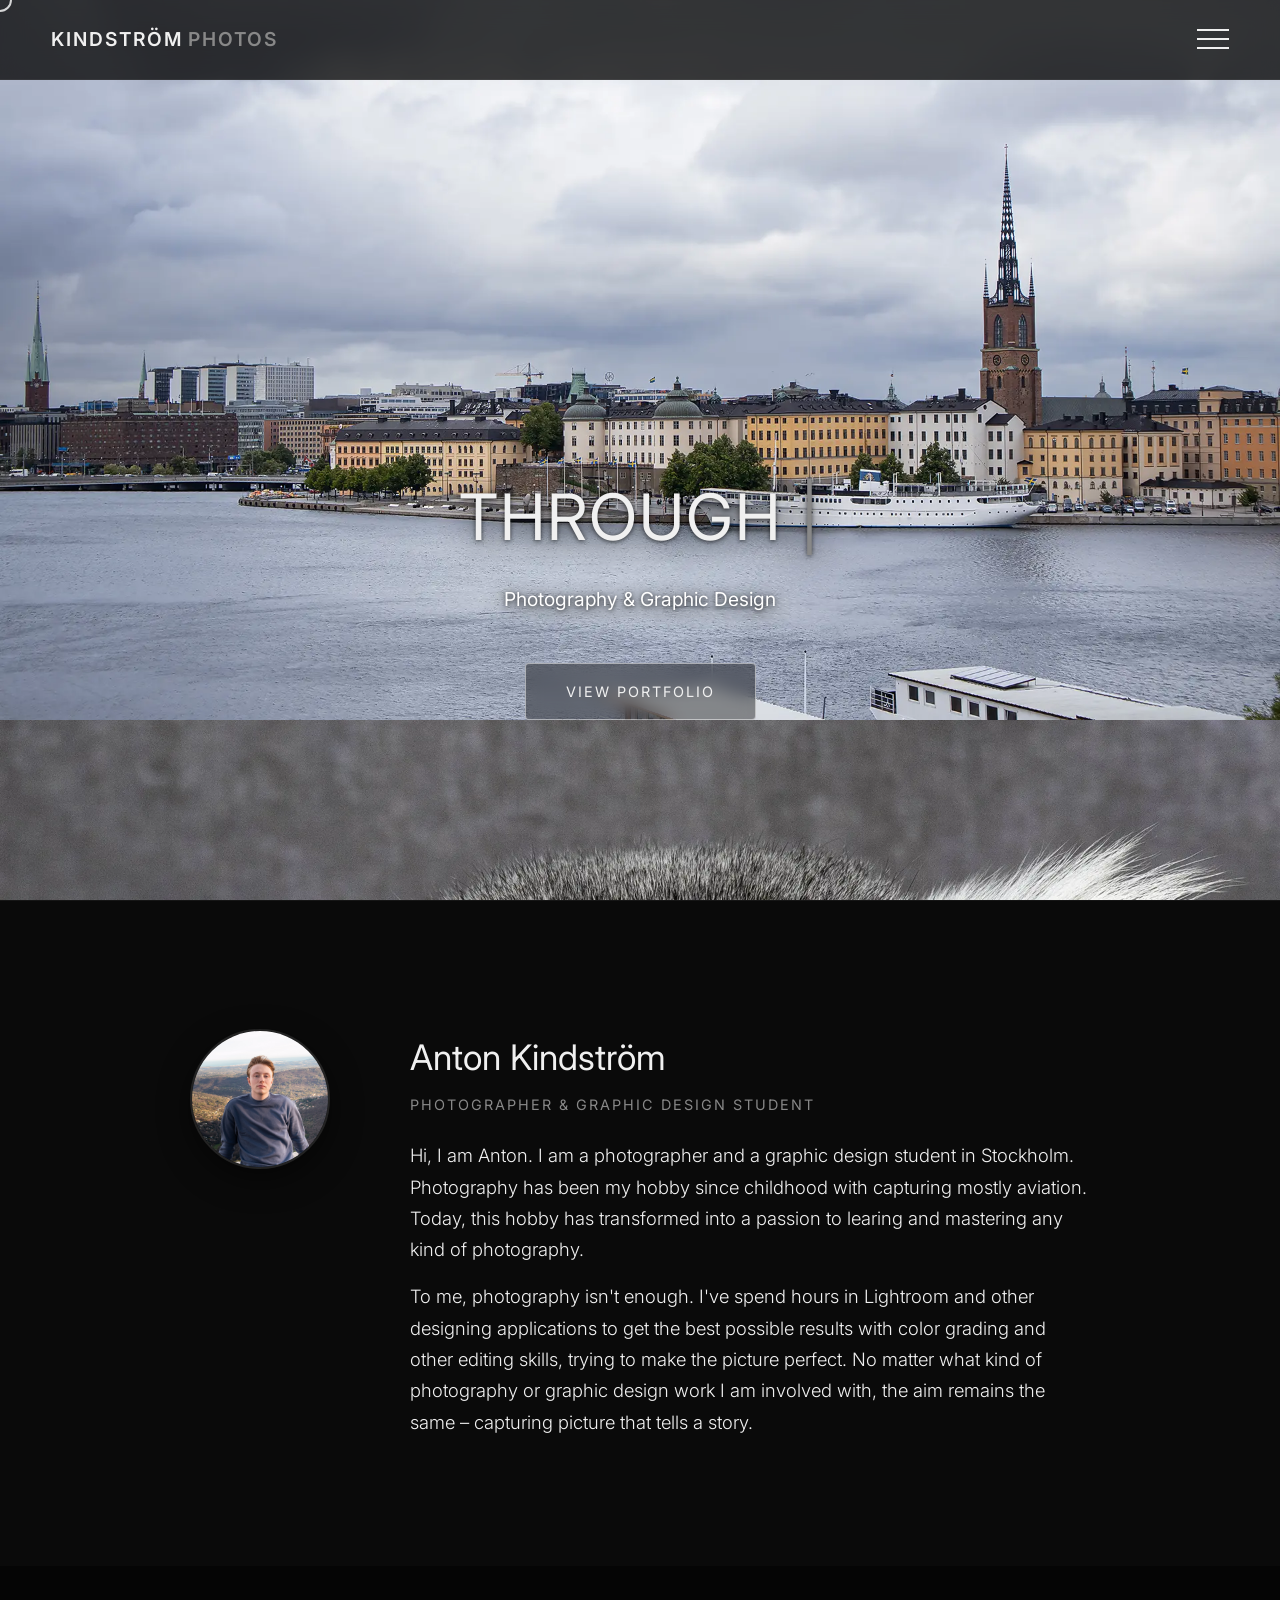
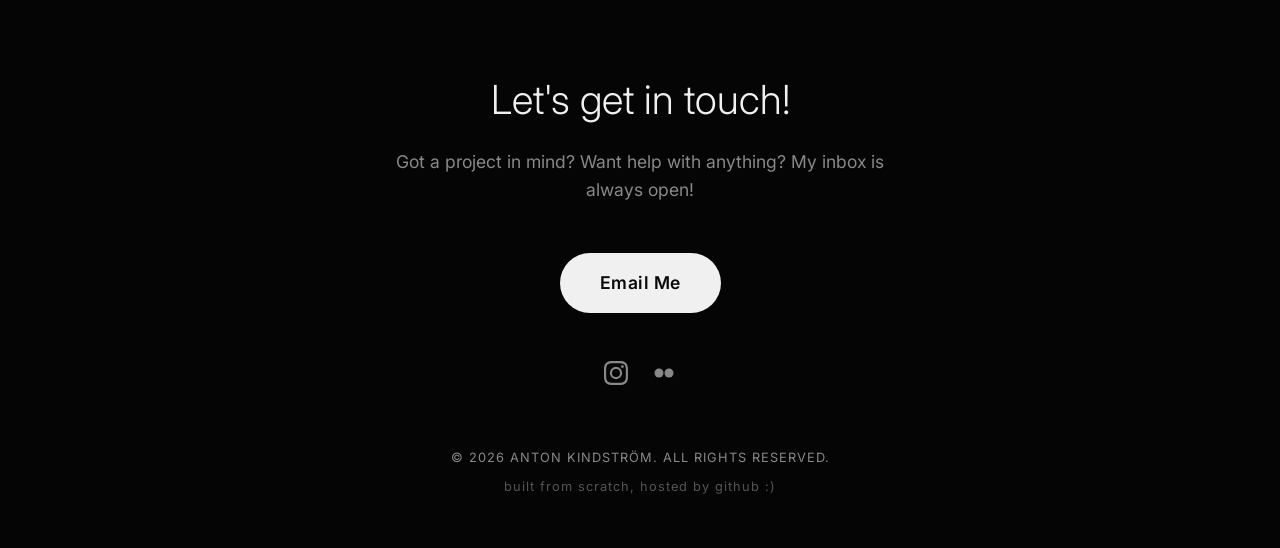
==== commit 7e849204: "Added the rest of Aviation pics" ====
--- a/index.html
+++ b/index.html
@@ -82,7 +82,7 @@
                 <a href="https://www.instagram.com/kindstromphotos/" target="_blank" aria-label="Instagram">
                     <svg viewBox="0 0 24 24"><path d="M12 2.163c3.204 0 3.584.012 4.85.07 3.252.148 4.771 1.691 4.919 4.919.058 1.265.069 1.645.069 4.849 0 3.205-.012 3.584-.069 4.849-.149 3.225-1.664 4.771-4.919 4.919-1.266.058-1.644.07-4.85.07-3.204 0-3.584-.012-4.849-.07-3.26-.149-4.771-1.699-4.919-4.92-.058-1.265-.07-1.644-.07-4.849 0-3.204.013-3.583.07-4.849.149-3.227 1.664-4.771 4.919-4.919 1.266-.057 1.645-.069 4.849-.069zM12 0C8.741 0 8.333.014 7.053.072 2.695.272.273 2.69.073 7.052.014 8.333 0 8.741 0 12c0 3.259.014 3.668.072 4.948.2 4.358 2.618 6.78 6.98 6.98C8.333 23.986 8.741 24 12 24c3.259 0 3.668-.014 4.948-.072 4.354-.2 6.782-2.618 6.979-6.98.059-1.28.073-1.689.073-4.948 0-3.259-.014-3.667-.072-4.947-.196-4.354-2.617-6.78-6.979-6.98C15.668.014 15.259 0 12 0zm0 5.838a6.162 6.162 0 100 12.324 6.162 6.162 0 000-12.324zM12 16a4 4 0 110-8 4 4 0 010 8zm6.406-11.845a1.44 1.44 0 100 2.881 1.44 1.44 0 000-2.881z"/></svg>
                 </a>
-                <a href="https://www.flickr.com/" target="_blank" aria-label="Flickr">
+                <a href="https://flic.kr/ps/47PES2" target="_blank" aria-label="Flickr">
                     <svg viewBox="0 0 24 24">
                         <circle cx="7" cy="12" r="4.5" />
                         <circle cx="17" cy="12" r="4.5" />
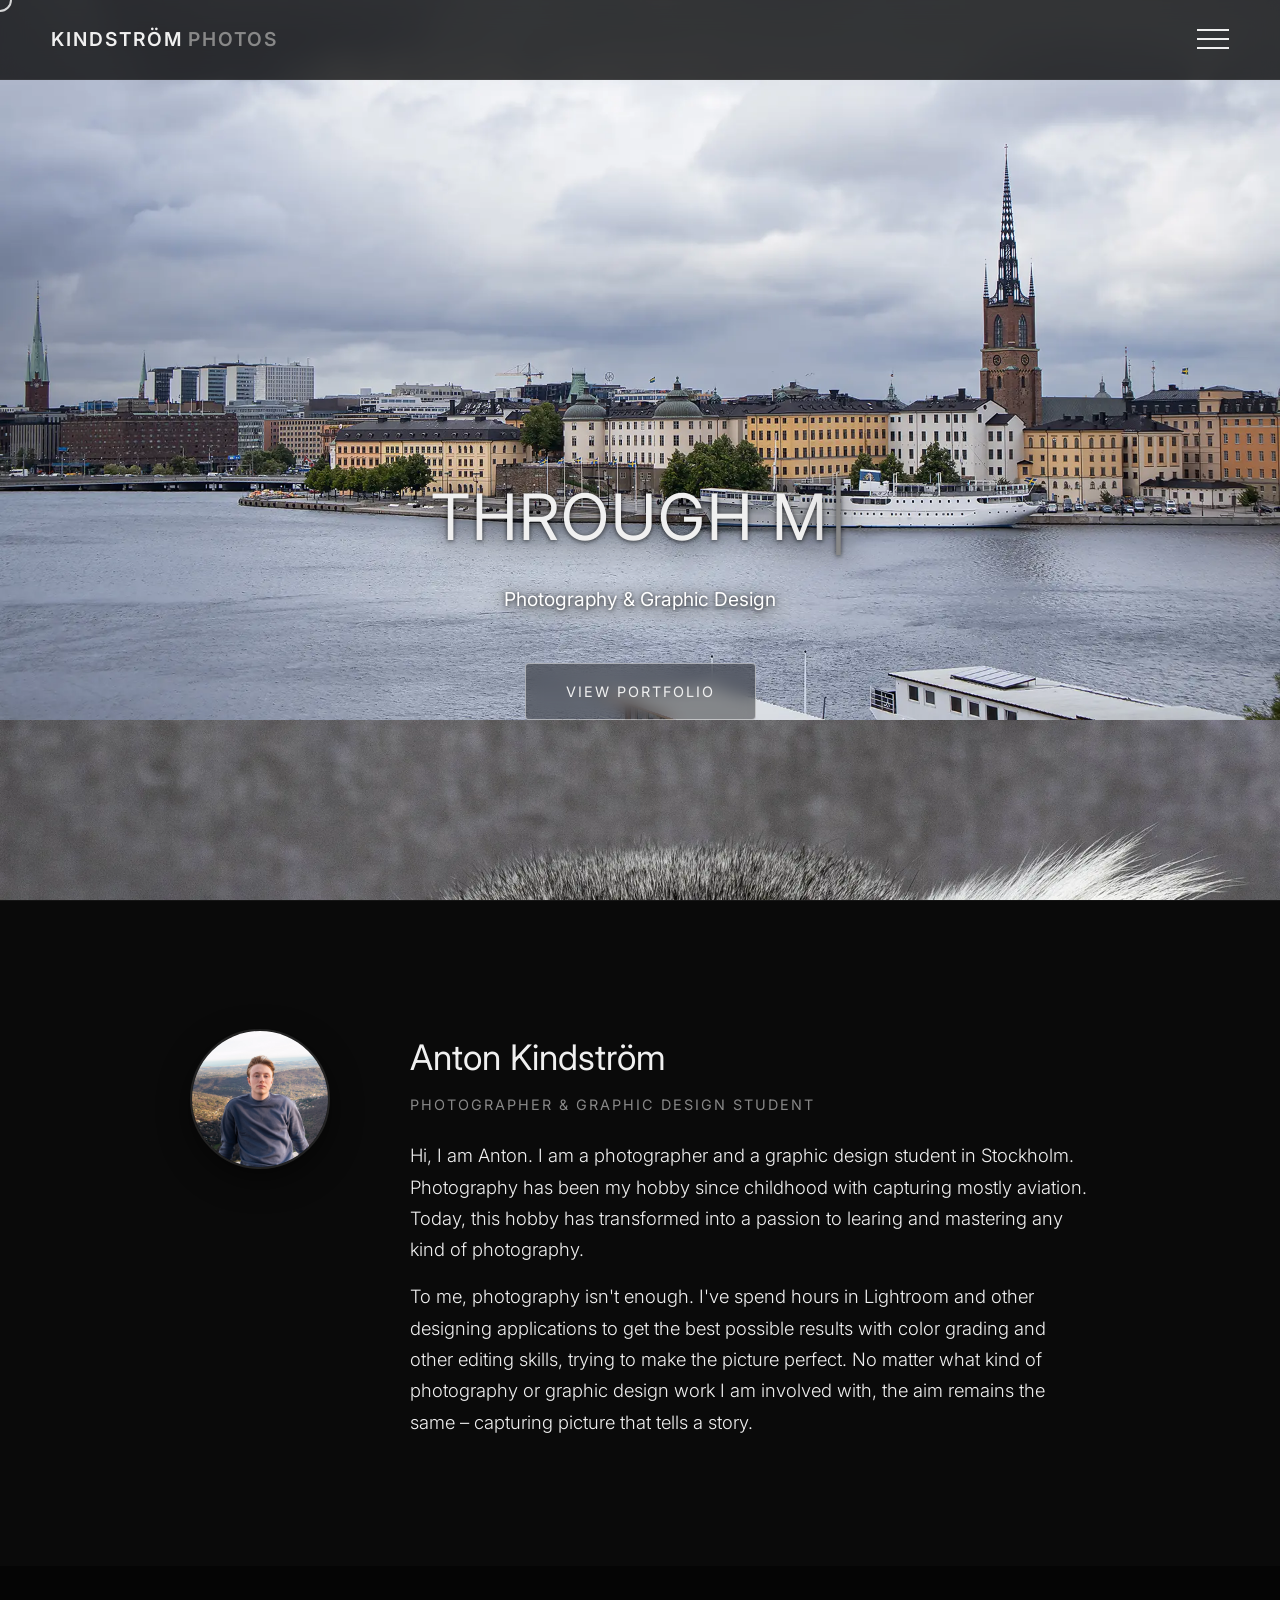
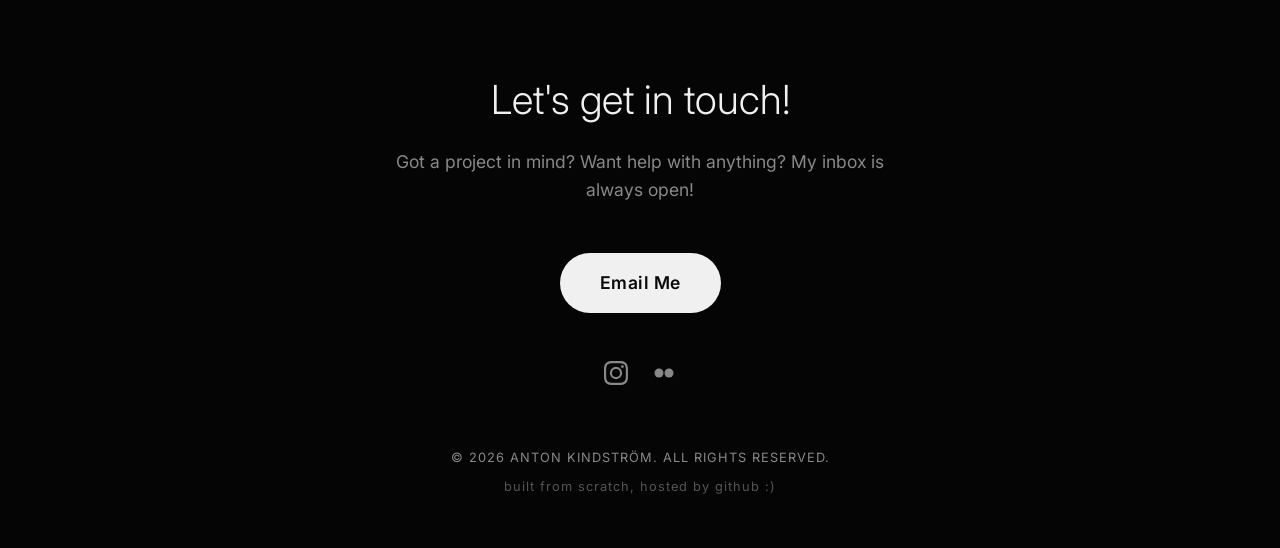
==== commit cf064f32: "Update title in index.html" ====
--- a/index.html
+++ b/index.html
@@ -3,7 +3,7 @@
 <head>
     <meta charset="UTF-8">
     <meta name="viewport" content="width=device-width, initial-scale=1.0">
-    <title>KindströmPhotos | Graphic design & Photography</title>
+    <title>Anton Kindström | Graphic design & Photography</title>
     <meta name="description" content="Welcome to KindstromPhotos! Made by Anton Kindström.">
     <link rel="stylesheet" href="style.css">
     <link href="https://fonts.googleapis.com/css2?family=Inter:wght@300;400;600&display=swap" rel="stylesheet">
@@ -97,4 +97,4 @@
 
 <script src="script.js"></script>
 </body>
-</html>+</html>
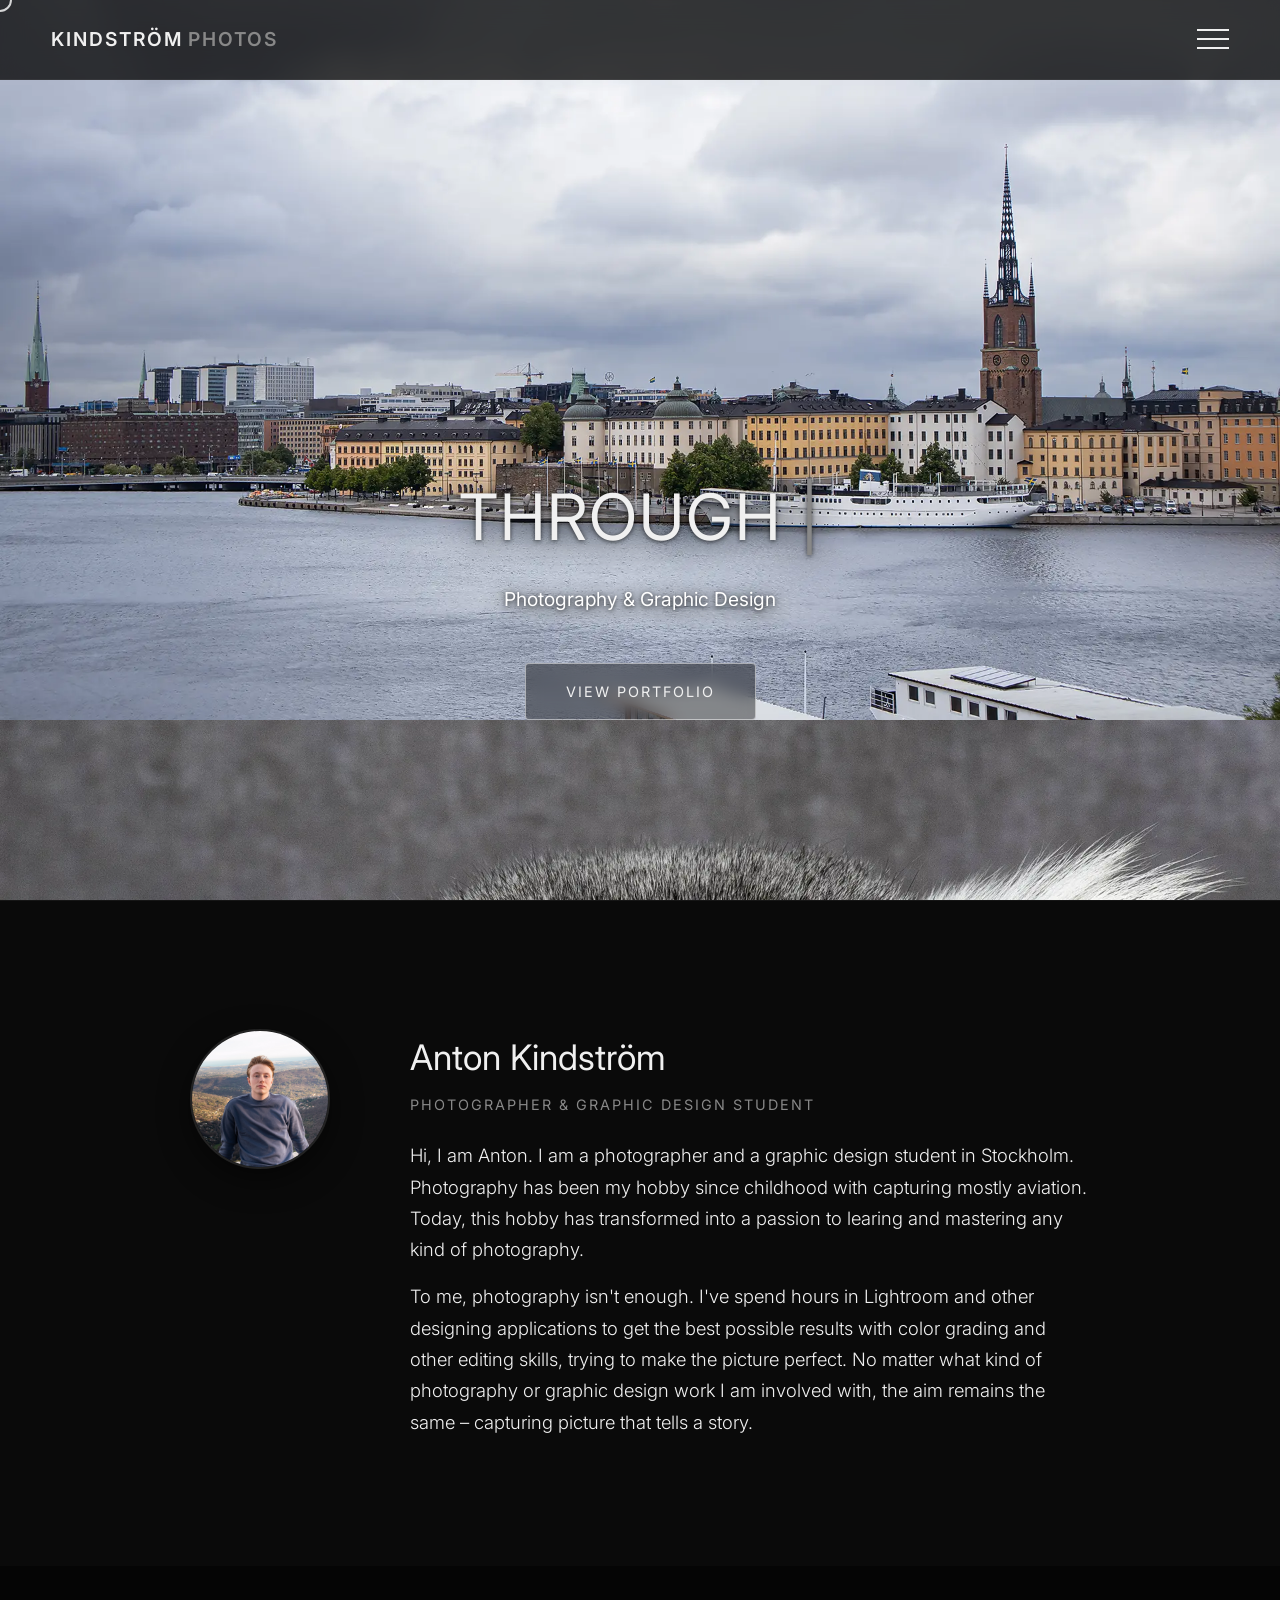
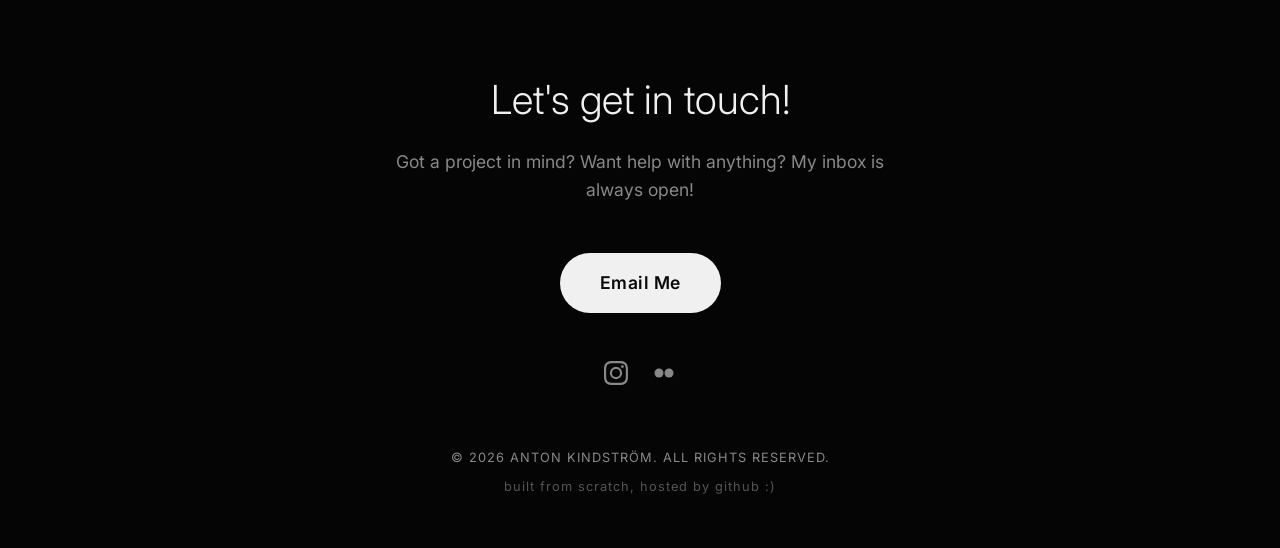
==== commit 190dac94: "Add meta tags for author and keywords Added author and keywords meta tags for SEO." ====
--- a/index.html
+++ b/index.html
@@ -4,6 +4,8 @@
     <meta charset="UTF-8">
     <meta name="viewport" content="width=device-width, initial-scale=1.0">
     <title>Anton Kindström | Graphic design & Photography</title>
+    <meta name="author" content="Anton Kindström">
+    <meta name="keywords" content="Anton Kindström, Kindström Photos, Photographer Stockholm, Fotograf Stockholm, Graphic Design Sweden, aviation photography">
     <meta name="description" content="Welcome to KindstromPhotos! Made by Anton Kindström.">
     <link rel="stylesheet" href="style.css">
     <link href="https://fonts.googleapis.com/css2?family=Inter:wght@300;400;600&display=swap" rel="stylesheet">
